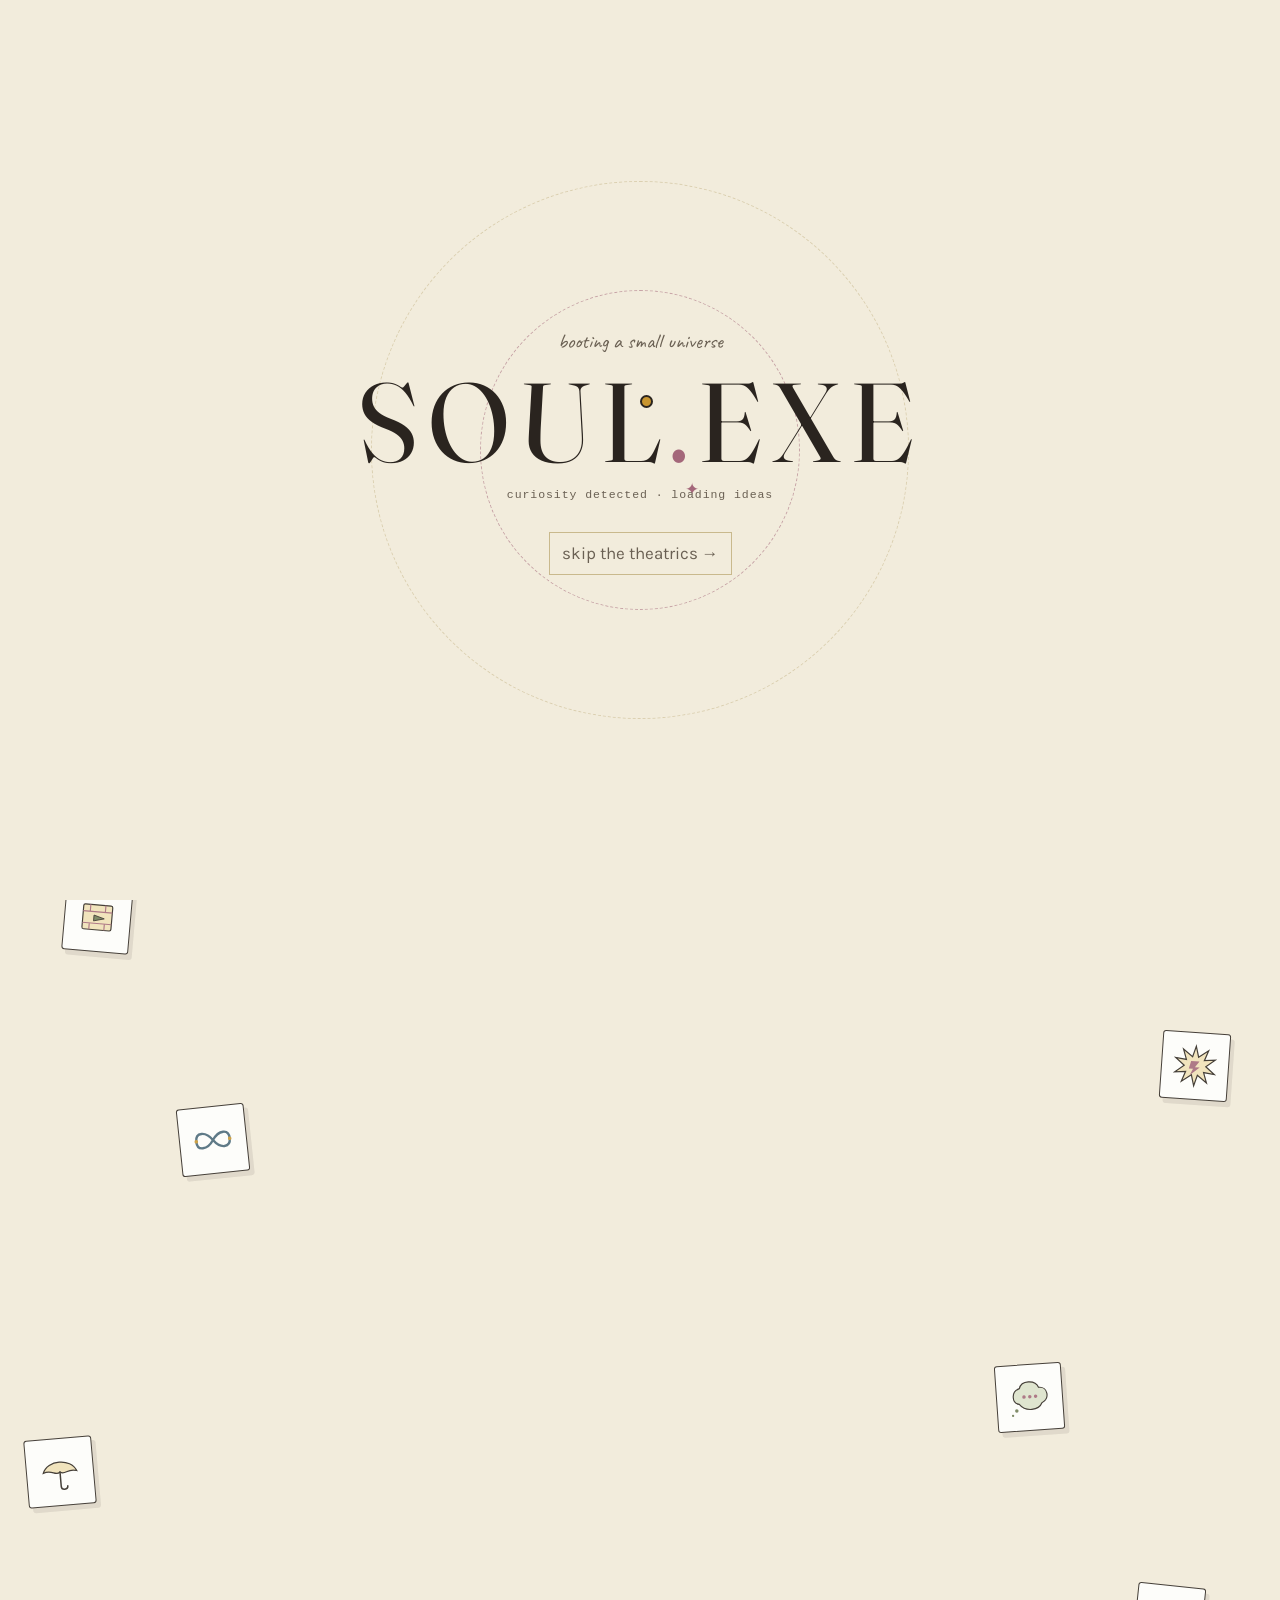
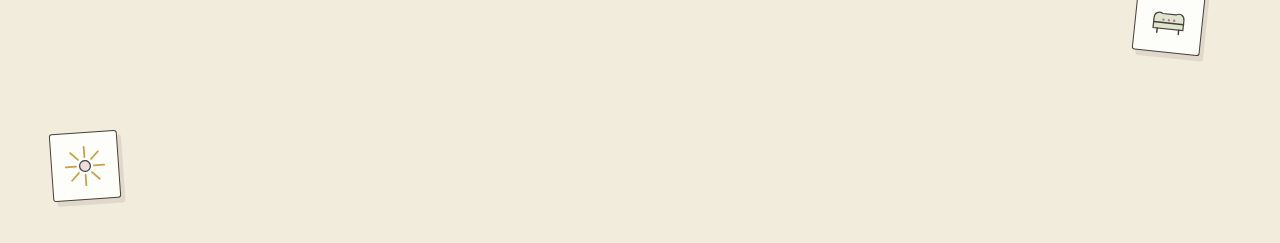
==== index.html @ 7e3d46fe "First commit" ====
<!DOCTYPE html>
<html lang="en">
<head>
<meta charset="UTF-8">
<meta name="viewport" content="width=device-width, initial-scale=1.0">
<title>Rikitoism — story worth telling</title>
<meta name="description" content="A constantly evolving collection of thoughts, drawings, experiments, memories, interests, unfinished ideas, and questionable decisions.">
<link rel="icon" href="data:image/svg+xml,%3Csvg xmlns='http://www.w3.org/2000/svg' viewBox='0 0 100 100'%3E%3Ccircle cx='50' cy='50' r='45' fill='%23c8952f'/%3E%3C/svg%3E">
<link rel="stylesheet" href="css/style.css">
</head>
<body>
<a class="skip-link" href="#main">Skip to content</a>

<header class="site-header">
  <a href="index.html" class="brand"><span class="dot"></span>Rikitoism <small>· story worth telling</small></a>
  <nav class="site-nav" aria-label="Main">
    <a href="index.html" class="active">home</a>
    <a href="me.html">me</a>
    <a href="journal.html">journal</a>
    <a href="memories.html">memories</a>
    <a href="influences.html">influences</a>
    <a href="creations.html">creations</a>
    <a href="archive.html">archive</a>
  </nav>
</header>
<main id="main" class="page">

  <div class="doodle-layer" aria-hidden="true">
    <div class="doodle-sticker doodle-telescope">
      <svg viewBox="0 0 80 80" role="img" aria-label="telescope doodle">
        <circle cx="61" cy="17" r="4" fill="var(--mustard)"/>
        <circle cx="16" cy="21" r="2.5" fill="var(--rose)"/>
        <path d="M19 28 L54 18 L60 34 L25 44 Z" fill="var(--denim-soft)" stroke="var(--ink)" stroke-width="2"/>
        <path d="M31 42 L25 65 M48 35 L57 65 M22 65 H62" fill="none" stroke="var(--ink)" stroke-width="2.5" stroke-linecap="round"/>
      </svg>
    </div>
    <div class="doodle-sticker doodle-atom">
      <svg viewBox="0 0 80 80" role="img" aria-label="atom doodle">
        <ellipse cx="40" cy="40" rx="30" ry="12" fill="none" stroke="var(--denim)" stroke-width="2" transform="rotate(28 40 40)"/>
        <ellipse cx="40" cy="40" rx="30" ry="12" fill="none" stroke="var(--rose)" stroke-width="2" transform="rotate(-28 40 40)"/>
        <circle cx="40" cy="40" r="7" fill="var(--mustard-soft)" stroke="var(--ink)" stroke-width="2"/>
        <circle cx="18" cy="26" r="3" fill="var(--mustard)"/><circle cx="62" cy="54" r="3" fill="var(--sage)"/>
      </svg>
    </div>
    <div class="doodle-sticker doodle-film">
      <svg viewBox="0 0 80 80" role="img" aria-label="animation film doodle">
        <rect x="15" y="17" width="50" height="43" rx="3" fill="var(--mustard-soft)" stroke="var(--ink)" stroke-width="2"/>
        <path d="M15 29 H65 M15 49 H65 M27 17 V29 M53 17 V29 M27 49 V60 M53 49 V60" fill="none" stroke="var(--rose)" stroke-width="2"/>
        <path d="M34 35 L52 40 L34 45 Z" fill="var(--sage)" stroke="var(--ink)" stroke-width="1.5"/>
      </svg>
    </div>
    <div class="doodle-sticker doodle-thought">
      <svg viewBox="0 0 80 80" role="img" aria-label="thought bubble doodle">
        <path d="M22 51 C9 48 9 28 24 24 C28 10 52 10 57 24 C73 23 76 45 61 51 C55 64 32 65 22 51 Z" fill="var(--sage-soft)" stroke="var(--ink)" stroke-width="2"/>
        <circle cx="31" cy="39" r="3" fill="var(--rose)"/><circle cx="41" cy="39" r="3" fill="var(--rose)"/><circle cx="51" cy="39" r="3" fill="var(--rose)"/>
        <circle cx="17" cy="62" r="3" fill="var(--sage)"/><circle cx="10" cy="70" r="2" fill="var(--sage)"/>
      </svg>
    </div>
    <div class="doodle-sticker doodle-brain">
      <svg viewBox="0 0 80 80" role="img" aria-label="psychology brain doodle">
        <path d="M39 20 C31 10 16 16 18 29 C7 31 10 48 21 49 C20 62 35 65 41 54 C48 65 64 59 59 48 C71 43 67 28 57 28 C57 17 46 14 39 20 Z" fill="var(--rose-soft)" stroke="var(--ink)" stroke-width="2"/>
        <path d="M39 21 V54 M29 25 C36 29 29 35 36 39 M50 24 C43 30 52 34 44 40 M23 43 C29 40 30 48 36 47 M53 44 C48 41 48 50 43 51" fill="none" stroke="var(--rose)" stroke-width="2" stroke-linecap="round"/>
      </svg>
    </div>
    <div class="doodle-sticker doodle-philosophy">
      <svg viewBox="0 0 80 80" role="img" aria-label="philosophy infinity doodle">
        <path d="M12 40 C12 24 29 24 40 40 C51 56 68 56 68 40 C68 24 51 24 40 40 C29 56 12 56 12 40 Z" fill="none" stroke="var(--denim)" stroke-width="4" stroke-linecap="round"/>
        <circle cx="12" cy="40" r="3" fill="var(--mustard)"/><circle cx="68" cy="40" r="3" fill="var(--mustard)"/>
      </svg>
    </div>
    <div class="doodle-sticker doodle-sheldon">
      <svg viewBox="0 0 80 80" role="img" aria-label="Sheldon energy comic burst doodle">
        <path d="M40 7 L45 25 L61 13 L55 30 L73 28 L58 40 L73 52 L55 50 L61 67 L45 55 L40 73 L35 55 L19 67 L25 50 L7 52 L22 40 L7 28 L25 30 L19 13 L35 25 Z" fill="var(--mustard-soft)" stroke="var(--ink)" stroke-width="2"/>
        <path d="M33 32 L47 32 L40 42 L48 42 L32 56 L37 45 L30 45 Z" fill="var(--rose)"/>
      </svg>
    </div>
    <div class="doodle-sticker doodle-himym">
      <svg viewBox="0 0 80 80" role="img" aria-label="yellow umbrella doodle">
        <path d="M12 40 C20 18 60 18 68 40 C53 34 48 47 40 40 C32 47 27 34 12 40 Z" fill="var(--mustard-soft)" stroke="var(--ink)" stroke-width="2"/>
        <path d="M40 40 V64 C40 71 51 71 51 64" fill="none" stroke="var(--ink)" stroke-width="2.5" stroke-linecap="round"/>
      </svg>
    </div>
    <div class="doodle-sticker doodle-friends">
      <svg viewBox="0 0 80 80" role="img" aria-label="friends sofa doodle">
        <path d="M15 40 C15 32 22 28 29 32 H51 C58 28 65 32 65 40 V57 H15 Z" fill="var(--sage-soft)" stroke="var(--ink)" stroke-width="2"/>
        <path d="M15 47 H65 M22 57 V64 M58 57 V64" fill="none" stroke="var(--ink)" stroke-width="2.5" stroke-linecap="round"/>
        <circle cx="31" cy="42" r="2" fill="var(--rose)"/><circle cx="40" cy="42" r="2" fill="var(--rose)"/><circle cx="49" cy="42" r="2" fill="var(--rose)"/>
      </svg>
    </div>
    <div class="doodle-sticker doodle-bigbang">
      <svg viewBox="0 0 80 80" role="img" aria-label="big bang starburst doodle">
        <circle cx="40" cy="40" r="9" fill="var(--rose-soft)" stroke="var(--ink)" stroke-width="2"/>
        <path d="M40 8 V25 M40 55 V72 M8 40 H25 M55 40 H72 M17 17 L29 29 M51 51 L63 63 M63 17 L51 29 M29 51 L17 63" stroke="var(--mustard)" stroke-width="3" stroke-linecap="round"/>
      </svg>
    </div>
  </div>

  <section class="hero">
    <div class="hero-copy">
      <p class="eyebrow-tag"></p>
      <h1 class="hero-title"></h1>
      <h1 class="hero-subtitle"></h1>
      <p class="hero-sub"></p>
      <ul class="compass"></ul>
      <a href="me.html" class="btn"></a>
    </div>

    <div class="hero-right">
      <div class="universe">
        <div class="universe-label label-top">PERSONAL UNIVERSE / 001</div>

        <div class="planetary-system">
          <div class="orbit orbit-outer"></div>
          <div class="orbit orbit-large">
            <a href="creations.html" class="orbit-object orbit-projects" aria-label="Creations" title="Creations">
              <span class="orbit-icon" aria-hidden="true">⌁</span>
            </a>
          </div>
          <div class="orbit orbit-medium">
            <a href="journal.html" class="orbit-object orbit-journal" aria-label="Journal" title="Journal">
              <span class="orbit-icon" aria-hidden="true">✎</span>
            </a>
          </div>
          <div class="orbit orbit-small">
            <a href="memories.html" class="orbit-object orbit-memories" aria-label="Memories" title="Memories">
              <span class="orbit-icon" aria-hidden="true">♡</span>
            </a>
          </div>
          <div class="orbit orbit-inner">
            <a href="influences.html" class="orbit-object orbit-lab" aria-label="Influences" title="Influences">
              <span class="orbit-icon" aria-hidden="true">⚛</span>
            </a>
          </div>

          <div class="planet-wrap">
            <div class="planet"></div>
            <div class="planet-ring"></div>
            <div class="planet-label">SOUL.EXE</div>
          </div>

        </div>

        <div class="universe-label label-bottom">curiosity detected</div>
      </div>
    </div>
  </section>

  <div class="ticker" aria-label="things this site revolves around">
    <div class="ticker-track">
      <div class="ticker-sequence">
        
      </div>
      <div class="ticker-sequence" aria-hidden="true">
        
      </div>
    </div>
  </div>


  <section class="block" data-home-tour>
    <p class="eyebrow-tag"></p>
    <h2></h2>
    <div class="grid"></div>
  </section>

  <hr class="divider">

  <section class="block" style="display:grid; grid-template-columns: 1fr 1fr; gap:24px;">
    <div class="sticky" data-home-note></div>
    <div class="sticky sage tilt-r" data-home-note></div>
  </section>

</main>

<footer class="site-footer">
  <span class="scribble">made with late nights &amp; questionable css</span>
  <span>© <span id="year"></span> · <a href="archive.html" class="egg-trigger" data-egg="you clicked the copyright symbol. bold move.">everything, archived</a></span>
</footer>

<aside class="soul-bot" aria-label="Soul's tiny internet assistant">
  <div class="soul-bot-panel" id="soul-bot-panel" hidden>
    <p class="soul-bot-message" id="soul-bot-message">wanna share some gossips?</p>
    <div class="soul-bot-links">
      <a href="https://www.instagram.com/" target="_blank" rel="noreferrer"><span class="social-icon social-instagram" aria-hidden="true">◎</span>instagram <span>↗</span></a>
      <a href="https://www.youtube.com/" target="_blank" rel="noreferrer"><span class="social-icon social-youtube" aria-hidden="true">▶</span>watch my creations <span>↗</span></a>
      <a href="https://www.linkedin.com/" target="_blank" rel="noreferrer"><span class="social-icon social-linkedin" aria-hidden="true">in</span>professional-ish <span>↗</span></a>
      <a href="https://discord.com/" target="_blank" rel="noreferrer"><span class="social-icon social-discord" aria-hidden="true">☁</span>discord corner <span>↗</span></a>
    </div>
  </div>
  <button class="soul-bot-toggle" type="button" aria-controls="soul-bot-panel" aria-expanded="false" aria-label="Open Soul's social links">
    <span class="bot-antenna"></span>
    <span class="bot-face" aria-hidden="true"><i></i><i></i><b></b></span>
    <span class="bot-spark">✦</span>
  </button>
</aside>

<script src="js/site-layout.js"></script>
<script src="js/home.js"></script>
<script src="js/script.js"></script>
</body>
</html>
---- css/style.css ----
/* =========================================================
   SOUL'S LITTLE CORNER OF THE INTERNET — stylesheet
   A warm, hand-kept, scrapbook-journal design system.
   ========================================================= */

@import url('https://fonts.googleapis.com/css2?family=Fraunces:ital,opsz,wght@0,9..144,300..700;1,9..144,400..600&family=Caveat:wght@500;600;700&family=Karla:ital,wght@400;500;600;700&display=swap');

:root{
  /* ---- palette ---- */
  --paper:      #f2ecdc;
  --paper-2:    #e9dfc4;
  --paper-3:    #ffffff;
  --ink:        #2a241f;
  --ink-soft:   #6a6053;
  --ink-faint:  #9c9382;
  --line:       #c9b98d;

  --sage:       #6e7c56;
  --sage-soft:  #dde3cd;
  --denim:      #47677a;
  --denim-soft: #d7e2e6;
  --mustard:    #c8952f;
  --mustard-soft:#f2e2b8;
  --rose:       #a4677a;
  --rose-soft:  #ecdae0;

  --shadow:     rgba(42, 36, 31, 0.18);
  --shadow-soft:rgba(42, 36, 31, 0.10);

  --radius-card: 3px;
  --font-display: 'Fraunces', Georgia, serif;
  --font-hand: 'Caveat', cursive;
  --font-body: 'Karla', -apple-system, sans-serif;
}

*, *::before, *::after{ box-sizing: border-box; }

html{ scroll-behavior: smooth; }

body{
  margin:0;
  min-height:100vh;
  display:flex;
  flex-direction:column;
  overflow-x:hidden;
  font-family: var(--font-body);
  background: var(--paper);
  color: var(--ink);
  line-height: 1.6;
  font-size: 17px;
  position:relative;
}
.home-page{
  isolation:isolate;
}
/* paper grain texture, subtle, over everything */
body::before{
  content:"";
  position: fixed;
  inset:0;
  pointer-events:none;
  z-index: 2000;
  opacity: 0.05;
  mix-blend-mode: multiply;
  background-image: url("data:image/svg+xml,%3Csvg xmlns='http://www.w3.org/2000/svg' width='120' height='120'%3E%3Cfilter id='n'%3E%3CfeTurbulence type='fractalNoise' baseFrequency='0.9' numOctaves='2' stitchTiles='stitch'/%3E%3C/filter%3E%3Crect width='100%25' height='100%25' filter='url(%23n)'/%3E%3C/svg%3E");
}

/* Home page entrance: a tiny creative boot sequence for the personal universe. */
.home-intro{
  position:fixed;
  inset:0;
  z-index:4000;
  display:grid;
  place-items:center;
  align-content:center;
  gap:8px;
  overflow:hidden;
  background:var(--paper);
  color:var(--ink);
  animation:home-intro-idle 1.7s ease-in-out forwards;
}
.home-intro::before,
.home-intro::after{
  content:"";
  position:absolute;
  width:42vmax;
  height:42vmax;
  border:1px dashed var(--line);
  border-radius:50%;
  opacity:.55;
  animation:intro-ring 8s linear infinite;
}
.home-intro::after{ width:25vmax; height:25vmax; border-color:var(--rose); animation-direction:reverse; }
.home-intro-orbit{ position:absolute; width:110px; height:110px; animation:intro-spin 3s linear infinite; }
.home-intro-orbit span{
  position:absolute; top:0; left:50%; width:13px; height:13px;
  border:2px solid var(--ink); border-radius:50%; background:var(--mustard);
}
.home-intro-orbit i{ position:absolute; right:-4px; bottom:2px; color:var(--rose); font-style:normal; }
.home-intro-kicker,
.home-intro-status{
  position:relative; z-index:1; margin:0; font-family:var(--font-hand); color:var(--ink-soft);
}
.home-intro-kicker{ font-size:1.3rem; animation:intro-text-in .7s ease both; }
.home-intro-title{
  position:relative; z-index:1; margin:0; font-family:var(--font-display);
  font-size:clamp(3rem,10vw,7rem); letter-spacing:.08em; line-height:1;
  animation:intro-title-in .9s cubic-bezier(.2,.8,.2,1) .15s both;
}
.home-intro-title span{ color:var(--rose); }.home-intro-title::before,
.home-intro-title::after{
  content:attr(data-text);
  position:absolute;
  inset:0;
  pointer-events:none;
  opacity:0;
}
.home-intro-title::before{ color:var(--rose); transform:translate(-4px,2px); }
.home-intro-title::after{ color:var(--denim); transform:translate(4px,-2px); }
.home-intro-log{
  position:relative;
  z-index:1;
  margin:2px 0 0;
  color:var(--rose);
  font-family:'Courier New',monospace;
  font-size:.62rem;
  letter-spacing:.08em;
  animation:intro-log-in .7s steps(2,end) .8s both;
}
.home-intro-sparks{ position:absolute; inset:0; pointer-events:none; }
.home-intro-sparks b{
  position:absolute;
  left:50%;
  top:50%;
  color:var(--mustard);
  font-family:var(--font-hand);
  font-size:clamp(1.5rem,4vw,3rem);
  opacity:0;
  animation:intro-spark-in .9s cubic-bezier(.2,1.4,.4,1) 1.05s both;
}
.home-intro-sparks b:nth-child(1){ --x:-26vw; --y:-16vh; color:var(--rose); }
.home-intro-sparks b:nth-child(2){ --x:28vw; --y:-12vh; animation-delay:1.12s; }
.home-intro-sparks b:nth-child(3){ --x:-31vw; --y:13vh; color:var(--denim); animation-delay:1.18s; }
.home-intro-sparks b:nth-child(4){ --x:30vw; --y:17vh; color:var(--rose); animation-delay:1.24s; }
.home-intro-sparks b:nth-child(5){ --x:-19vw; --y:27vh; animation-delay:1.3s; }
.home-intro-sparks b:nth-child(6){ --x:22vw; --y:28vh; color:var(--sage); animation-delay:1.36s; }
.home-intro-status{ font-family:'Courier New',monospace; font-size:.72rem; letter-spacing:.08em; animation:intro-text-in .7s ease .45s both; }
.home-intro-skip{
  position:relative; z-index:1; margin-top:20px; padding:7px 12px;
  border:1px solid var(--line); background:transparent; color:var(--ink-soft);
  font:inherit; cursor:pointer; animation:intro-text-in .7s ease .65s both;
}
.home-intro-skip:hover{ color:var(--rose); border-color:var(--rose); }
.home-intro.is-done{
  animation:home-intro-exit .8s cubic-bezier(.7,0,.2,1) forwards;
  pointer-events:none;
}
.home-intro.is-done::before{ animation:intro-ring-pop .8s ease-in forwards; }
.home-intro.is-done::after{ animation:intro-ring-pop .65s ease-in .05s forwards reverse; }
.home-intro.is-done .home-intro-orbit{ animation:intro-orbit-pop .7s cubic-bezier(.2,1.4,.4,1) forwards; }
.home-intro.is-done .home-intro-kicker,
.home-intro.is-done .home-intro-status,
.home-intro.is-done .home-intro-skip{ animation:intro-word-flicker .35s ease-in forwards; }
.home-intro.is-done .home-intro-title{ animation:intro-title-exit .65s cubic-bezier(.7,0,.2,1) forwards; }
.home-intro.is-done .home-intro-sparks b{ animation:intro-spark-out .55s ease-in forwards; }
.home-intro.is-done .home-intro-log{ animation:intro-word-flicker .3s ease-in forwards; }
@keyframes intro-ring{ to{ transform:rotate(360deg); } }
@keyframes intro-spin{ to{ transform:rotate(360deg); } }
@keyframes intro-text-in{ from{ opacity:0; transform:translateY(12px); } to{ opacity:1; transform:none; } }
@keyframes intro-title-in{ from{ opacity:0; transform:scale(.75) rotate(-4deg); letter-spacing:.28em; } to{ opacity:1; transform:none; } }
@keyframes intro-log-in{ from{ opacity:0; letter-spacing:.4em; } to{ opacity:.8; letter-spacing:.08em; } }
@keyframes intro-spark-in{ from{ opacity:0; transform:translate(-50%,-50%) scale(.2) rotate(-45deg); } 55%{ opacity:1; } to{ opacity:.75; transform:translate(calc(-50% + var(--x)),calc(-50% + var(--y))) scale(1) rotate(15deg); } }
@keyframes home-intro-idle{ 0%,100%{ transform:rotate(0deg); } 50%{ transform:rotate(-.35deg); } }
@keyframes home-intro-exit{ 0%{ opacity:1; transform:scale(1); } 45%{ opacity:1; transform:scale(1.03) rotate(1.5deg); } 100%{ opacity:0; visibility:hidden; transform:scale(1.18) rotate(-7deg); } }
@keyframes intro-ring-pop{ to{ opacity:0; transform:scale(1.7) rotate(80deg); } }
@keyframes intro-orbit-pop{ to{ opacity:0; transform:scale(2.4) rotate(150deg); } }
@keyframes intro-title-exit{ 0%{ opacity:1; transform:scale(1); } 55%{ opacity:1; transform:scale(1.08) rotate(2deg); } 100%{ opacity:0; transform:scale(.35) rotate(-12deg) translateY(18px); } }
@keyframes intro-word-flicker{ 0%{ opacity:1; } 35%{ opacity:.35; } 100%{ opacity:0; transform:translateY(-10px) rotate(2deg); } }
@keyframes intro-spark-out{ to{ opacity:0; transform:translate(0,0) scale(2) rotate(90deg); } }

.home-page .home-reveal{
  opacity:0;
  transform:translateY(24px);
  transition:opacity .7s ease var(--reveal-delay, 0ms), transform .7s cubic-bezier(.2,.8,.2,1) var(--reveal-delay, 0ms);
}
.home-page .home-reveal.is-revealed{ opacity:1; transform:none; }
.home-page:not(.home-ready) > .site-header,
.home-page:not(.home-ready) > main,
.home-page:not(.home-ready) > .site-footer,
.home-page:not(.home-ready) > .soul-bot{ opacity:0; }
.home-page.home-ready > .site-header{ animation:page-drop-in .75s cubic-bezier(.2,1.25,.35,1) both; }
.home-page.home-ready > main{ animation:page-unfold-in .9s cubic-bezier(.2,.85,.25,1) .08s both; }
.home-page.home-ready > .site-footer{ animation:page-fade-in .6s ease .35s both; }
.home-page.home-ready > .soul-bot{ animation:bot-bounce-in .8s cubic-bezier(.2,1.4,.4,1) .45s both; }
@keyframes page-drop-in{ from{ opacity:0; transform:translateY(-22px) rotate(-1deg); } 70%{ transform:translateY(3px) rotate(.25deg); } to{ opacity:1; transform:none; } }
@keyframes page-unfold-in{ from{ opacity:0; transform:perspective(900px) rotateX(-4deg) translateY(24px) scale(.985); } 70%{ transform:perspective(900px) rotateX(1deg) translateY(-2px) scale(1.002); } to{ opacity:1; transform:none; } }
@keyframes page-fade-in{ from{ opacity:0; transform:translateY(16px); } to{ opacity:1; transform:none; } }
@keyframes bot-bounce-in{ 0%{ opacity:0; transform:translateY(28px) rotate(14deg) scale(.6); } 65%{ opacity:1; transform:translateY(-8px) rotate(-5deg) scale(1.08); } 100%{ opacity:1; transform:none; } }
.home-page .sticky{
  transition:transform .3s ease, box-shadow .3s ease;
  animation:note-breathe 5s ease-in-out infinite;
}
.home-page .sticky:nth-child(2){ animation-delay:-2.1s; }
.home-page .sticky:hover,
.home-page .sticky:focus-within{
  transform:translateY(-8px) rotate(-1deg) scale(1.025);
  box-shadow:7px 10px 14px var(--shadow);
}
@keyframes note-breathe{ 0%,100%{ margin-top:0; } 50%{ margin-top:-4px; } }

/* Home-only micro-motions: a little life, a little chaos, no new visual language. */
.home-page .site-header .brand{ transition:transform .25s cubic-bezier(.2,1.4,.4,1); }
.home-page .site-header .brand:hover{ transform:rotate(-1deg) translateY(-2px); }
.home-page .site-header .brand:hover .dot{ animation:home-dot-boing .55s cubic-bezier(.2,1.6,.4,1); }
.home-page .hero-copy > *{ animation:home-copy-pop .65s cubic-bezier(.2,1.25,.35,1) both; }
.home-page .hero-copy > *:nth-child(1){ animation-delay:.18s; }
.home-page .hero-copy > *:nth-child(2){ animation-delay:.25s; }
.home-page .hero-copy > *:nth-child(3){ animation-delay:.32s; }
.home-page .hero-copy > *:nth-child(4){ animation-delay:.39s; }
.home-page .hero-copy > *:nth-child(5){ animation-delay:.46s; }
.home-page .hero-copy > *:nth-child(6){ animation-delay:.53s; }
.home-page .hero-copy .eyebrow-tag:hover{ animation:home-eyebrow-wiggle .6s ease both; }
.home-page .compass li{ transition:transform .2s ease, color .2s ease; }
.home-page .compass li:hover{ color:var(--ink); transform:translateX(5px) rotate(-1deg); }
.home-page .compass li:hover .compass-icon{ animation:home-icon-hop .45s cubic-bezier(.2,1.6,.4,1); }
.home-page .ticker:hover .ticker-track{ animation-play-state:paused; }
.home-page .ticker:hover{ background:var(--mustard-soft); transition:background-color .25s ease; }
.home-page [data-home-tour] .grid > a{
  display:block; transition:transform .25s cubic-bezier(.2,1.3,.4,1);
}
.home-page [data-home-tour] .grid > a:hover{ transform:translateY(-6px) rotate(.6deg); }
.home-page [data-home-tour] .card{
  position:relative; min-height:100%;
  transition:transform .28s cubic-bezier(.2,1.3,.4,1), box-shadow .28s ease, background-color .2s ease;
}
.home-page [data-home-tour] .card::after{
  content:"↗"; position:absolute; right:14px; bottom:10px; color:var(--mustard);
  font-family:var(--font-hand); font-size:1.4rem; opacity:0;
  transform:translate(-5px,5px) rotate(-18deg);
  transition:opacity .2s ease, transform .25s cubic-bezier(.2,1.5,.4,1);
}
.home-page [data-home-tour] .grid > a:hover .card::after{ opacity:1; transform:translate(0,0) rotate(8deg); }
.home-page [data-home-tour] .grid > a:nth-child(3n) .card::after{ content:"✦"; }
.home-page [data-home-tour] .grid > a:nth-child(3n):hover .card{ animation:home-card-nudge .5s ease both; }
.home-page .divider{ transition:transform .4s ease, opacity .4s ease; }
.home-page .divider:hover{ transform:rotate(1deg) scaleX(1.02); opacity:.75; }
.home-page .doodle-sticker{ transition:transform .3s cubic-bezier(.2,1.4,.4,1), filter .3s ease; }
.home-page .doodle-sticker:hover{ filter:saturate(1.25); animation:home-sticker-peek .7s cubic-bezier(.2,1.4,.4,1) both; }
@keyframes home-dot-boing{ 0%,100%{ transform:translateY(-2px) scale(1); } 45%{ transform:translateY(-7px) scale(1.45); } }
@keyframes home-copy-pop{ from{ opacity:0; transform:translateY(12px) rotate(-1deg); } to{ opacity:1; transform:none; } }
@keyframes home-eyebrow-wiggle{ 20%{ transform:rotate(-6deg) translateX(-2px); } 55%{ transform:rotate(4deg) translateX(2px); } 100%{ transform:rotate(-2deg); } }
@keyframes home-icon-hop{ 50%{ transform:translateY(-5px) rotate(12deg) scale(1.12); } }
@keyframes home-card-nudge{ 25%{ transform:translateX(2px) rotate(-1deg); } 55%{ transform:translateX(-2px) rotate(1deg); } }
@keyframes home-sticker-peek{ 0%,100%{ transform:translateX(0) rotate(0deg) scale(1); } 45%{ transform:translateX(9px) rotate(8deg) scale(1.08); } }

/* Me page motion: the same gentle scrapbook energy, applied to content-sized pieces. */
.me-page .me-reveal{
  opacity:0;
  transform:translateY(24px);
  transition:opacity .65s ease var(--me-reveal-delay, 0ms), transform .65s cubic-bezier(.2,.8,.2,1) var(--me-reveal-delay, 0ms);
  will-change:opacity, transform;
}
.me-page .me-reveal.is-revealed{ opacity:1; transform:none; }
.me-page.me-ready > .site-header{ animation:page-drop-in .7s cubic-bezier(.2,1.25,.35,1) both; }
.me-page.me-ready > main{
  animation:me-page-unfold .72s cubic-bezier(.22,.8,.25,1) both;
  will-change:transform;
}
.me-page.me-ready > .site-footer{ animation:page-fade-in .7s ease .25s both; }
@keyframes me-page-unfold{
  from{ transform:perspective(1100px) rotateX(-2deg) translateY(12px) scale(.995); }
  70%{ transform:perspective(1100px) rotateX(.4deg) translateY(-1px) scale(1.001); }
  to{ transform:none; }
}
.me-page .me-intro{
  display:block;
}
.me-page .me-intro-copy{
  min-width:0;
}
.me-page [data-me-intro] .eyebrow-tag,
.me-page [data-me-intro] h1{
  display:block;
}
.me-page .stat-row{
  transition:transform .25s ease;
}
.me-page .stat-row:hover,
.me-page .stat-row:focus-within{ transform:translateX(6px); }
.me-page .stat-track{ position:relative; }
.me-page .stat-track::after{
  content:"";
  position:absolute;
  inset:2px auto 2px 0;
  width:18px;
  border-radius:4px;
  background:rgba(255,255,255,.28);
  transform:translateX(-30px);
  transition:transform .55s ease;
  pointer-events:none;
}
.me-page .stat-row:hover .stat-track::after{ transform:translateX(calc(100% + 30px)); }
.me-page.me-ready .stat-fill{
  transform-origin:left;
  animation:me-stat-fill .9s cubic-bezier(.2,.8,.2,1) both;
  animation-delay:calc(var(--stat-index, 0) * 90ms + 180ms);
}
.me-page [data-me-facts] #fact-display{
  min-height:1.6em;
  transition:color .2s ease, transform .2s ease;
}
.me-page [data-me-facts] #fact-display.fact-arriving{
  animation:me-fact-arrive .45s cubic-bezier(.2,1.3,.4,1) both;
}
.me-page [data-me-facts] .btn-outline{
  transition:transform .25s cubic-bezier(.2,1.3,.4,1), background-color .2s ease, color .2s ease;
}
.me-page [data-me-facts] .btn-outline:hover{ transform:translateY(-4px) rotate(-1deg); }
.me-page .fact-columns > div{
  transition:transform .3s cubic-bezier(.2,1.3,.4,1);
}
.me-page .fact-columns > div:hover{ transform:translateY(-4px); }
.me-page .fact-columns li{
  transition:padding-left .2s ease, color .2s ease, background-color .2s ease;
}
.me-page .fact-columns li:hover{
  padding-left:8px;
  color:var(--rose);
  background:linear-gradient(90deg, var(--mustard-soft), transparent);
}
.memory-recollections > div{
  transition:transform .3s cubic-bezier(.2,1.3,.4,1);
}
.memory-recollections > div:hover{ transform:translateY(-4px); }
.memory-recollections li{
  transition:padding-left .2s ease, color .2s ease, background-color .2s ease;
}
.memory-recollections li:hover{
  padding-left:8px;
  color:var(--rose);
  background:linear-gradient(90deg, var(--mustard-soft), transparent);
}
@keyframes me-stat-fill{ from{ transform:scaleX(0); } to{ transform:scaleX(1); } }
@keyframes me-fact-arrive{
  from{ opacity:0; transform:translateY(8px) rotate(-1deg); color:var(--rose); }
  to{ opacity:1; transform:none; color:var(--ink); }
}

@media (prefers-reduced-motion:reduce){
  .home-intro,
  .home-intro.is-done,
  .home-page.home-ready > .site-header,
  .home-page.home-ready > main,
  .home-page.home-ready > .site-footer,
  .home-page.home-ready > .soul-bot{ animation:none; }
  .home-page:not(.home-ready) > .site-header,
  .home-page:not(.home-ready) > main,
  .home-page:not(.home-ready) > .site-footer,
  .home-page:not(.home-ready) > .soul-bot{ opacity:1; }
  .me-page .me-reveal{ opacity:1; transform:none; transition:none; }
  .me-page.me-ready > .site-header,
  .me-page.me-ready > main,
  .me-page.me-ready > .site-footer,
  .me-page.me-ready .stat-fill,
  .me-page [data-me-facts] #fact-display.fact-arriving{ animation:none; }
}

a{ color: inherit; }

img{ max-width:100%; display:block; }

.visually-hidden{
  position:absolute; width:1px; height:1px; overflow:hidden;
  clip: rect(0 0 0 0); white-space:nowrap;
}

/* skip link for keyboard users */
.skip-link{
  position:absolute; left:-999px; top:0; background:var(--ink); color:var(--paper);
  padding: 0.6em 1em; z-index: 3000; border-radius: 0 0 6px 0;
}
.skip-link:focus{ left:0; }

:focus-visible{
  outline: 3px solid var(--denim);
  outline-offset: 3px;
}

@media (prefers-reduced-motion: reduce){
  *{ animation-duration: 0.001ms !important; animation-iteration-count: 1 !important; transition-duration: 0.001ms !important; scroll-behavior: auto !important; }
}

/* ---------------------------------------------------------
   layout shell
   --------------------------------------------------------- */
.page{
  max-width: 1120px;
  width:100%;
  flex:1;
  margin: 0 auto;
  padding: 0 24px 100px;
}

.page-wide{ max-width: 1180px; }

/* ---------------------------------------------------------
   header / nav — a little hand-drawn tab strip
   --------------------------------------------------------- */
.site-header{
  width:100%;
  max-width: 1120px;
  margin: 0 auto;
  padding: 34px 24px 18px;
  display:flex;
  align-items:flex-end;
  justify-content: space-between;
  gap: 20px;
  flex-wrap: wrap;
  border-bottom: 2px solid var(--ink);
}
.page-wide + .site-header,
.site-header.wide{ max-width: 1180px; }

.brand{
  font-family: var(--font-display);
  font-weight: 600;
  font-size: 2rem;
  text-decoration:none;
  letter-spacing: -0.01em;
  position:relative;
  display:inline-flex;
  align-items:baseline;
  gap:10px;
}
.brand .dot{
  width:10px; height:10px; border-radius:50%;
  background: var(--mustard);
  display:inline-block;
  transform: translateY(-2px);
}
.brand small{
  font-family: var(--font-hand);
  font-size: 1rem;
  color: var(--ink-soft);
  font-weight: 500;
}

.site-nav{
  display:flex;
  flex-wrap:wrap;
  gap: 4px 2px;
}
.site-nav a{
  font-family: var(--font-body);
  font-weight: 600;
  font-size: 0.86rem;
  text-decoration:none;
  color: var(--ink-soft);
  padding: 7px 12px;
  border-radius: 3px 3px 0 0;
  border: 1.5px solid transparent;
  position: relative;
  top: 2px;
  transition:color .2s ease, transform .2s ease, background-color .2s ease;
  will-change:transform;
}
.site-nav a:hover{ color: var(--ink); transform:translateY(-3px) rotate(-1deg); background:var(--mustard-soft); }
.site-nav a.active{
  color: var(--ink);
  background: var(--paper);
  border: 1.5px solid var(--ink);
  border-bottom-color: var(--paper);
}
.site-nav a.active::after{
  content:"";
  position:absolute;
  left:10px;
  right:10px;
  bottom:-5px;
  height:3px;
  border-radius:50%;
  background:var(--rose);
  transform:rotate(-2deg) scaleX(.35);
  transform-origin:left;
  transition:transform .3s cubic-bezier(.2,1.4,.4,1);
}
.site-nav a.active:hover::after{ transform:rotate(2deg) scaleX(1); }

/* ---------------------------------------------------------
   footer
   --------------------------------------------------------- */
.site-footer{
  width:100%;
  max-width:1120px;
  margin: 60px auto 0;
  padding: 22px 24px 40px;
  border-top: 2px dashed var(--line);
  display:flex;
  justify-content: space-between;
  align-items:center;
  flex-wrap:wrap;
  gap: 12px;
  font-size: 0.88rem;
  color: var(--ink-soft);
}
.site-footer .scribble{
  font-family: var(--font-hand);
  font-size: 1.15rem;
  color: var(--ink-soft);
}

/* ---------------------------------------------------------
   typography helpers
   --------------------------------------------------------- */
.hand{ font-family: var(--font-hand); }

h1,h2,h3,h4{
  font-family: var(--font-display);
  font-weight: 600;
  line-height: 1.12;
  margin: 0 0 0.5em;
  color: var(--ink);
}
h1{ font-size: clamp(2.4rem, 5vw, 3.6rem); font-weight: 500; }
h2{ font-size: clamp(1.7rem, 3vw, 2.3rem); }
h3{ font-size: 1.35rem; }

p{ margin: 0 0 1em; max-width: 66ch; }
.lede{ font-size: 1.15rem; color: var(--ink-soft); max-width: 56ch; }

.underline-squiggle{
  position:relative;
  display:inline-block;
}
.underline-squiggle::after{
  content:"";
  position:absolute;
  left:-2%; right:-2%; bottom:-0.12em;
  height: 0.35em;
  background-repeat: repeat-x;
  background-size: 22px 10px;
  background-position: 0 bottom;
  background-image: url("data:image/svg+xml,%3Csvg xmlns='http://www.w3.org/2000/svg' width='22' height='10'%3E%3Cpath d='M0 6 Q 5 1 11 6 T 22 6' stroke='%23c8952f' stroke-width='2.4' fill='none' stroke-linecap='round'/%3E%3C/svg%3E");
  z-index:-1;
}

.eyebrow-tag{
  display:inline-block;
  font-family: var(--font-hand);
  font-size: 1.15rem;
  color: var(--rose);
  transform: rotate(-2deg);
  margin-bottom: 6px;
}

.tag-list{ list-style:none; padding:0; margin:0; display:flex; flex-wrap:wrap; gap:8px; }
.tag-list li{
  font-size: 0.82rem;
  font-weight: 600;
  border: 1.5px solid var(--ink);
  padding: 3px 10px;
  border-radius: 20px;
  background: var(--paper-3);
}

/* ---------------------------------------------------------
   hero (home)
   --------------------------------------------------------- */
.hero{
  padding: 56px 0 40px;
  display:grid;
  grid-template-columns: 1.08fr 1fr;
  gap: 72px;
  align-items:center;
}
@media (max-width: 720px){ .hero{ grid-template-columns: 1fr; } }

.hero-title{
  font-size: clamp(2.6rem, 6vw, 4.4rem);
  margin-bottom: 0.28em;
}
.hero-title em{
  font-style: italic;
  color: var(--sage);
}
.hero-subtitle {
  font-size: clamp(1rem, 2vw, 3.5rem);
  font-style: italic;
  margin-bottom: 0.18em;
  color: var(--sage);

}
.hero-sub{
  font-size: 1.15rem;
  color: var(--ink-soft);
  max-width: 46ch;
}

.compass{
  list-style:none;
  margin: 25px 0 0;
  padding:0;
  display:grid;
  grid-template-columns:repeat(2,minmax(130px,1fr));
  gap:8px 12px;
  max-width:360px;
  font-family:var(--font-hand);
  font-size:1.18rem;
}
.compass li{
  display:flex;
  align-items:center;
  gap:8px;
  min-height:36px;
  color:var(--ink-soft);
}
.compass-icon{
  display:grid;
  width:29px;
  height:29px;
  flex:0 0 29px;
  place-items:center;
  border:1px solid var(--line);
  border-radius:50%;
  background:rgba(255,255,255,.42);
  color:var(--denim);
  font-family:var(--font-body);
  font-size:1rem;
  line-height:1;
}
.compass li:nth-child(2) .compass-icon{ color:var(--rose); }
.compass li:nth-child(3) .compass-icon{ color:var(--sage); }
.compass li:nth-child(4) .compass-icon{ color:var(--mustard); }
@media (max-width:420px){ .compass{ grid-template-columns:1fr; max-width:220px; } }

.btn{
  display:inline-flex;
  align-items:center;
  gap:8px;
  font-family: var(--font-body);
  font-weight:700;
  text-decoration:none;
  color: var(--paper);
  background: var(--ink);
  padding: 13px 22px;
  border-radius: 3px;
  border: 2px solid var(--ink);
  margin-top: 28px;
  transition: transform 0.15s ease;
}
.btn:hover{ transform: translate(-2px,-2px); box-shadow: 4px 4px 0 var(--ink); }
.btn.btn-outline{
  color: var(--ink);
  background: transparent;
}

/* the little postcard/passport in the hero */
.hero-card{
  background: var(--paper-3);
  border: 2px solid var(--ink);
  border-radius: 3px;
  padding: 22px 22px 18px;
  transform: rotate(2.2deg);
  box-shadow: 7px 7px 0 var(--shadow);
  font-size: 0.92rem;
}
.hero-card .stamp{
  float:right;
  width: 58px; height:58px;
  border: 2px dashed var(--rose);
  border-radius: 50%;
  display:flex; align-items:center; justify-content:center;
  font-family: var(--font-hand);
  color: var(--rose);
  font-size: 0.75rem;
  text-align:center;
  transform: rotate(8deg);
}
.hero-card dl{ margin: 6px 0 0; }
.hero-card dt{ font-weight:700; font-size:0.72rem; text-transform: none; color: var(--ink-faint); margin-top:10px; }
.hero-card dd{ margin:0; font-family: var(--font-hand); font-size:1.2rem; }

/* ---------------------------------------------------------
   sticky note
   --------------------------------------------------------- */
.sticky{
  background: var(--mustard-soft);
  padding: 18px 18px 16px;
  border-radius: 2px;
  box-shadow: 3px 4px 8px var(--shadow-soft);
  font-family: var(--font-hand);
  font-size: 1.25rem;
  line-height:1.3;
  position: relative;
  transform: rotate(-2deg);
}
.sticky::before{
  content:"";
  position:absolute;
  top:-10px; left: 50%;
  width: 46px; height:18px;
  margin-left:-23px;
  background: rgba(255,255,255,0.55);
  border: 1px solid rgba(0,0,0,0.05);
  transform: rotate(-3deg);
}
.sticky.sage{ background: var(--sage-soft); }
.sticky.denim{ background: var(--denim-soft); }
.sticky.rose{ background: var(--rose-soft); }
.sticky.tilt-r{ transform: rotate(2deg); }
.song-notes{ display:grid; grid-template-columns:1fr 1fr; gap:24px; max-width:760px; margin-top:22px; }
.song-notes .sticky{ display:flex; align-items:center; gap:12px; }
.song-notes .sticky > img{
  width:64px;
  height:64px;
  flex:0 0 64px;
  object-fit:cover;
  padding:3px;
  border:2px solid var(--ink);
  background:var(--paper-3);
  box-shadow:3px 3px 0 var(--shadow-soft);
  transform:rotate(-3deg);
}
.song-notes .sticky.denim > img{ border-color:var(--denim); }
.song-notes .sticky.rose > img{ border-color:var(--rose); }
.song-note-content{ display:flex; flex-direction:column; gap:6px; }
.song-notes strong{ font-family:var(--font-display); font-size:1.08rem; }
.song-notes span{ color:var(--ink-soft); }
.image-card-grid{ display:grid; grid-template-columns:repeat(auto-fit,minmax(210px,1fr)); gap:24px; margin-top:22px; justify-items:center; }
#playlist-list{ justify-content:start; justify-items:start; }
.influence-image-card{ width:min(100%, 200px); margin:0; padding:10px 10px 14px; background:#fff; border:1px solid #e6e0cf; box-shadow:5px 6px 14px var(--shadow-soft); }
.influence-image-card img{
  display:block;
  width:min(100%, 180px);
  height:auto;
  aspect-ratio:1;
  object-fit:cover;
  border:1px solid var(--line);
  margin:0 auto;
}
.influence-image-card figcaption{ width:180px; margin:0 auto; padding:0; }
.influence-image-card figcaption span{ display:block; margin-top:10px; color:var(--rose); font-family:var(--font-hand); font-size:1.05rem; }
.influence-image-card figcaption strong{ display:block; margin-top:3px; font-family:var(--font-display); font-size:1.08rem; }
.influence-image-card figcaption small{ display:block; margin-top:4px; color:var(--ink-soft); font-size:.88rem; line-height:1.35; }
.influence-image-card.r1{ transform:rotate(-2deg); }
.influence-image-card.r2{ transform:rotate(1.5deg); }
.influence-image-card.r3{ transform:rotate(-.8deg); }
.influences-page .influence-reveal{
  opacity:0;
  transform:translateY(24px);
  transition:opacity .7s ease var(--influence-reveal-delay, 0ms), transform .7s cubic-bezier(.2,.8,.2,1) var(--influence-reveal-delay, 0ms);
  will-change:opacity, transform;
}
.influences-page .influence-reveal.is-revealed{
  opacity:1;
  transform:none;
}
.influences-page #playlist-list,
.influences-page #shaped-list,
.influences-page #song-list{
  perspective:900px;
}
.influences-page #playlist-list > .influence-image-card,
.influences-page #shaped-list > .influence-image-card,
.influences-page #song-list > .sticky{
  opacity:0;
  animation:influence-card-arrive .6s cubic-bezier(.2,.8,.2,1) forwards;
  animation-delay:calc(var(--influence-card-index, 0) * 85ms + 180ms);
}
.influences-page #playlist-list > :nth-child(1),
.influences-page #shaped-list > :nth-child(1),
.influences-page #song-list > :nth-child(1){ --influence-card-index:0; }
.influences-page #playlist-list > :nth-child(2),
.influences-page #shaped-list > :nth-child(2),
.influences-page #song-list > :nth-child(2){ --influence-card-index:1; }
.influences-page #playlist-list > :nth-child(3),
.influences-page #shaped-list > :nth-child(3),
.influences-page #song-list > :nth-child(3){ --influence-card-index:2; }
.influences-page #playlist-list > :nth-child(4),
.influences-page #shaped-list > :nth-child(4),
.influences-page #song-list > :nth-child(4){ --influence-card-index:3; }
.influences-page #playlist-list > :nth-child(5),
.influences-page #shaped-list > :nth-child(5){ --influence-card-index:4; }
.influences-page #playlist-list > :nth-child(6),
.influences-page #shaped-list > :nth-child(6){ --influence-card-index:5; }
.influences-page .influence-image-card{
  transition:transform .35s cubic-bezier(.2,1.2,.35,1), box-shadow .35s ease;
}
.influences-page .influence-image-card:hover{
  transform:rotate(0) translateY(-8px) scale(1.04);
  box-shadow:9px 12px 18px var(--shadow);
}
.influences-page .influence-image-card img{
  transition:transform .45s ease, filter .35s ease;
}
.influences-page .influence-image-card:hover img{
  transform:scale(1.06);
  filter:saturate(1.12);
}
.influences-page .influence-image-card figcaption strong,
.influences-page .influence-image-card figcaption small{
  transition:color .25s ease, transform .25s ease;
}
.influences-page .influence-image-card:hover figcaption strong{
  color:var(--rose);
  transform:translateX(3px);
}
.influences-page .song-notes .sticky{
  transition:transform .35s cubic-bezier(.2,1.2,.35,1), box-shadow .35s ease, filter .35s ease;
}
.influences-page .song-notes .sticky:hover{
  transform:rotate(0) translateY(-7px) scale(1.025);
  box-shadow:8px 10px 16px var(--shadow-soft);
  filter:saturate(1.08);
}
.influences-page .song-notes .sticky:hover > img{
  transform:rotate(0) scale(1.06);
}
@keyframes influence-card-arrive{
  from{ opacity:0; transform:translateY(18px) rotateX(4deg); }
  to{ opacity:1; transform:none; }
}
@media (prefers-reduced-motion:reduce){
  .influences-page .influence-reveal{
    opacity:1;
    transform:none;
    transition:none;
  }
  .influences-page #playlist-list > .influence-image-card,
  .influences-page #shaped-list > .influence-image-card,
  .influences-page #song-list > .sticky{
    opacity:1;
    animation:none;
  }
}
@media (max-width:620px){
  .song-notes{ grid-template-columns:1fr; }
  .song-notes .sticky > img{ width:56px; height:56px; flex-basis:56px; }
  .influence-image-card img{ width:min(100%, 160px); }
}

/* ---------------------------------------------------------
   sections
   --------------------------------------------------------- */
section.block{ margin: 64px 0; }
section.block > h2{ margin-bottom: 6px; }
.block-intro{ color: var(--ink-soft); margin-bottom: 30px; }

.divider{
  border:none;
  height: 2px;
  background-image: repeating-linear-gradient(to right, var(--line) 0 10px, transparent 10px 16px);
  margin: 50px 0;
}

/* ---------------------------------------------------------
   cards grid (interests / projects / journal)
   --------------------------------------------------------- */
.grid{
  display:grid;
  grid-template-columns: repeat(auto-fill, minmax(230px, 1fr));
  gap: 20px;
}

.card{
  background: var(--paper-3);
  border: 1.5px solid var(--ink);
  border-radius: var(--radius-card);
  padding: 20px;
  box-shadow: 4px 4px 0 var(--shadow-soft);
  transition: transform 0.15s ease, box-shadow 0.15s ease;
}
.card:hover{ transform: translate(-3px,-3px); box-shadow: 7px 7px 0 var(--shadow); }
.card h3{ margin-bottom: 6px; }
.card .card-meta{ font-family: var(--font-hand); color: var(--rose); font-size:1.05rem; margin-bottom:8px; display:block; }
.card p{ color: var(--ink-soft); font-size: 0.95rem; margin-bottom: 0.6em; }
.card:nth-child(3n+1){ transform: rotate(-0.6deg); }
.card:nth-child(3n+2){ transform: rotate(0.5deg); }
.card:nth-child(3n+1):hover, .card:nth-child(3n+2):hover{ transform: translate(-3px,-3px) rotate(0deg); }

/* ---------------------------------------------------------
   polaroid
   --------------------------------------------------------- */
.polaroid{
  background: #fff;
  padding: 10px 10px 34px;
  box-shadow: 5px 6px 14px var(--shadow-soft);
  border: 1px solid #e6e0cf;
  width: 100%;
}
.polaroid .frame{
  aspect-ratio: 4/3;
  background: linear-gradient(135deg, var(--sage-soft), var(--denim-soft));
  display:flex; align-items:center; justify-content:center;
  font-size: 2.4rem;
}
.polaroid .frame img{ width:100%; height:100%; object-fit:cover; }
.polaroid figcaption{
  font-family: var(--font-hand);
  font-size: 1.15rem;
  text-align:center;
  margin-top: 10px;
  color: var(--ink-soft);
}
.polaroid.r1{ transform: rotate(-2.5deg); }
.polaroid.r2{ transform: rotate(2deg); }
.polaroid.r3{ transform: rotate(-1deg); }
.memory-moments .memory-grid{
  perspective:900px;
}
.memory-moments .memory-grid > a{
  display:block;
  min-width:0;
  opacity:0;
  transform:translateY(18px) rotateX(3deg);
  animation:memory-card-arrive .55s cubic-bezier(.2,.8,.2,1) forwards;
  animation-delay:calc(var(--memory-card-index, 0) * 80ms);
}
.memory-moments .memory-grid > a:nth-child(1){ --memory-card-index:0; }
.memory-moments .memory-grid > a:nth-child(2){ --memory-card-index:1; }
.memory-moments .memory-grid > a:nth-child(3){ --memory-card-index:2; }
.memory-moments .memory-grid > a:nth-child(4){ --memory-card-index:3; }
.memory-moments .memory-grid > a:nth-child(5){ --memory-card-index:4; }
.memory-moments .memory-grid > a:nth-child(6){ --memory-card-index:5; }
.memory-moments .memory-grid > a:hover .polaroid{
  transform:rotate(0) translateY(-8px) scale(1.025);
  box-shadow:8px 12px 18px var(--shadow);
}
.memory-moments .memory-grid > a:hover .frame img{
  transform:scale(1.06);
}
.memory-moments .polaroid{
  transition:transform .35s cubic-bezier(.2,1.2,.35,1), box-shadow .35s ease;
}
.memory-moments .frame{
  overflow:hidden;
}
.memory-moments .frame img{
  transition:transform .45s ease, filter .35s ease;
}
.memory-moments .polaroid figcaption{
  transition:color .25s ease, transform .25s ease;
}
.memory-moments .memory-grid > a:hover figcaption{
  color:var(--rose);
  transform:translateY(-2px);
}
@keyframes memory-card-arrive{
  to{ opacity:1; transform:none; }
}
.memory-entry{ max-width:980px; margin:28px auto 0; }
.memory-entry-cover{ width:100%; max-height:520px; object-fit:contain; margin:0 auto 28px; border:2px solid var(--ink); background:var(--paper-3); padding:8px; }
.memory-gallery{ display:grid; grid-template-columns:repeat(4,minmax(0,1fr)); gap:24px; margin-top:30px; align-items:start; }
.memory-gallery-column{ display:flex; flex-direction:column; gap:24px; min-width:0; }
.memory-gallery .polaroid{ min-width:0; margin:0; transform:none; padding:6px; overflow:hidden; align-self:start; }
.memory-gallery .polaroid img{
  display:block;
  width:100%;
  max-width:100%;
  height:auto;
  object-fit:contain;
  object-position:center;
  background:#fff;
}

/* ---------------------------------------------------------
   timeline (memories / life in a nutshell)
   --------------------------------------------------------- */
.timeline{
  position:relative;
  padding-left: 28px;
  margin: 0;
  list-style:none;
}
.timeline::before{
  content:"";
  position:absolute;
  left: 6px; top:6px; bottom:6px;
  width: 2px;
  background-image: repeating-linear-gradient(to bottom, var(--ink) 0 6px, transparent 6px 11px);
}
.timeline li{ position:relative; padding-bottom: 30px; }
.timeline li::before{
  content:"";
  position:absolute;
  left: -28px; top: 4px;
  width: 12px; height:12px;
  background: var(--mustard);
  border: 2px solid var(--ink);
  border-radius: 50%;
}
.timeline .t-year{
  font-family: var(--font-hand);
  font-size: 1.3rem;
  color: var(--denim);
  display:block;
}
.timeline .t-title{ font-weight:700; margin: 2px 0 4px; }
.timeline .t-body{ color: var(--ink-soft); font-size: 0.95rem; margin:0; max-width:70ch; display:-webkit-box; -webkit-box-orient:vertical; -webkit-line-clamp:3; line-clamp:3; overflow:hidden; transition:max-height .25s ease; }
.timeline li:hover .t-body, .timeline li:focus-within .t-body{ -webkit-line-clamp:12; line-clamp:12; }
.memory-entry h1{ margin-top:0; }

/* The Me page timeline becomes a horizontal accordion without changing the
   shared timeline used by Memories. */
.timeline-stage{
  width:100vw;
  margin-left:calc(50% - 50vw) !important;
  padding:clamp(48px, 6vw, 76px) max(24px, 5vw);
  min-height:clamp(420px, 58vh, 620px);
  background:var(--paper-2);
  color:var(--ink);
  border-top:2px solid var(--ink);
  border-bottom:2px solid var(--ink);
  overflow:hidden;
}
.timeline-stage > .eyebrow-tag,
.timeline-stage > h2,
.timeline-stage > .block-intro{
  max-width:720px;
  margin-left:auto;
  margin-right:auto;
  text-align:center;
}
.timeline-stage > .eyebrow-tag{
  display:block;
}
.timeline-stage > .eyebrow-tag{ color:var(--denim); }
.timeline-stage > h2{ color:var(--ink); font-size:clamp(2.2rem,5vw,4rem); }
.timeline-stage > .block-intro{ color:var(--ink-soft); margin-bottom:clamp(28px,4vw,46px); }
.timeline-stage .timeline{
  max-width:1180px;
  min-height:300px;
  margin:0 auto;
  padding:0;
  display:flex;
  gap:10px;
  align-items:stretch;
}
.timeline-stage .timeline::before{
  left:0;
  right:0;
  top:auto;
  bottom:14px;
  width:auto;
  height:3px;
  background:var(--ink);
  z-index:0;
}
.timeline-stage .timeline li{
  position:relative;
  z-index:1;
  width:auto;
  min-width:72px;
  flex:.72;
  padding:30px 12px 54px;
  background:var(--paper-3);
  border:2px solid var(--ink);
  box-shadow:4px 4px 0 var(--line);
  overflow:hidden;
  cursor:pointer;
  opacity:0;
  transform:translateY(18px);
  transition:flex .45s ease, opacity .65s ease, transform .65s ease, background .3s ease;
}
.timeline-stage .timeline li.is-visible{ opacity:1; transform:none; }
.timeline-stage .timeline li::before{
  left:50%;
  right:auto;
  top:auto;
  bottom:6px;
  width:18px;
  height:18px;
  transform:translateX(-50%);
  background:var(--mustard);
  border:4px solid var(--paper-2);
  box-shadow:none;
  z-index:1;
}
.timeline-stage .timeline li::after{
  content:counter(timeline, decimal-leading-zero);
  position:absolute;
  top:8px;
  right:12px;
  font-family:var(--font-hand);
  font-size:1.15rem;
  color:var(--ink-faint);
}
.timeline-stage .timeline{ counter-reset:timeline; }
.timeline-stage .timeline li{ counter-increment:timeline; }
.timeline-stage .timeline li > .t-year,
.timeline-stage .timeline li > .t-title,
.timeline-stage .timeline li > .t-body,
.timeline-stage .timeline li > .t-expand{
  display:block;
  padding:0 10px;
}
.timeline-stage .timeline li > .t-year{ color:var(--denim); font-size:1.5rem; white-space:nowrap; }
.timeline-stage .timeline li > .t-title{
  color:var(--ink);
  font-family:var(--font-display);
  font-size:clamp(1.25rem,2vw,1.65rem);
  writing-mode:vertical-rl;
  max-height:190px;
  overflow:hidden;
  margin-top:12px;
}
.timeline-stage .timeline li > .t-body{
  color:var(--ink-soft);
  -webkit-line-clamp:unset;
  line-clamp:unset;
  opacity:0;
  max-height:0;
  overflow:hidden;
  transition:opacity .25s ease .1s, max-height .45s ease;
}
.timeline-stage .timeline li.is-active,
.timeline-stage .timeline li:hover,
.timeline-stage .timeline li:focus-within{
  flex:4;
  background:var(--paper);
}
.timeline-stage .timeline li.is-active > .t-title,
.timeline-stage .timeline li:hover > .t-title,
.timeline-stage .timeline li:focus-within > .t-title{
  writing-mode:horizontal-tb;
  max-height:none;
}
.timeline-stage .timeline li.is-active > .t-body,
.timeline-stage .timeline li:hover > .t-body,
.timeline-stage .timeline li:focus-within > .t-body{
  opacity:1;
  max-height:180px;
}
.timeline-stage .timeline li > .t-expand{
  color:var(--rose);
  opacity:0;
  max-height:0;
  overflow:hidden;
  transition:opacity .25s ease .1s, max-height .45s ease;
}
.timeline-stage .timeline li.is-active > .t-expand,
.timeline-stage .timeline li:hover > .t-expand,
.timeline-stage .timeline li:focus-within > .t-expand{
  opacity:1;
  max-height:100px;
}
.timeline-stage a{ color:var(--denim); }
@media (max-width:620px){
  .memory-entry{ width:100%; }
  .memory-entry-cover{ max-height:360px; }
  .memory-gallery{ grid-template-columns:minmax(0,1fr); gap:18px; }
  .memory-gallery-column{ display:contents; }
  .memory-gallery .polaroid{ width:100%; }
  .timeline-stage{ padding-left:20px; padding-right:20px; min-height:0; }
  .timeline-stage .timeline{ display:block; min-height:0; padding-left:30px; }
  .timeline-stage .timeline::before{ left:8px; right:auto; top:0; bottom:0; width:3px; height:auto; }
  .timeline-stage .timeline li,
  .timeline-stage .timeline li:nth-child(even){
    width:100%;
    margin-left:0;
    min-height:170px;
    padding:24px 18px 44px;
    margin-bottom:20px;
    flex:none;
  }
  .timeline-stage .timeline li::before,
  .timeline-stage .timeline li:nth-child(even)::before{
    left:0;
    right:auto;
    top:28px;
    bottom:auto;
    transform:translateX(-50%);
    width:16px;
    height:16px;
  }
  .timeline-stage .timeline li > .t-title{ writing-mode:horizontal-tb; max-height:none; }
  .timeline-stage .timeline li > .t-body{ opacity:1; max-height:180px; }
  .timeline-stage .timeline li > .t-expand{ opacity:1; max-height:100px; }
}

details.t-expand{ margin-top: 6px; }
details.t-expand summary{
  cursor:pointer;
  font-family: var(--font-hand);
  color: var(--rose);
  font-size: 1.05rem;
  list-style: none;
}
details.t-expand summary::-webkit-details-marker{ display:none; }
details.t-expand summary::before{ content: "» "; }
details.t-expand[open] summary::before{ content: "» "; }
details.t-expand .t-more{
  margin-top: 8px;
  padding: 10px 14px;
  background: var(--paper-2);
  border-left: 3px solid var(--mustard);
  font-size: 0.92rem;
  color: var(--ink-soft);
}

/* Me timeline: a quiet horizontal guide with interactive milestone dots. */
.timeline-stage .timeline{
  position:relative;
  display:flex;
  align-items:flex-start;
  gap:0;
  min-height:300px;
  padding:92px 0 112px;
  overflow:visible;
}
.timeline-stage .timeline::before{
  content:"";
  position:absolute;
  left:0;
  right:0;
  top:104px;
  bottom:auto;
  width:auto;
  height:2px;
  transform:none;
  background:var(--ink);
}
.timeline-stage .timeline::after{
  content:none;
}
.timeline-stage .timeline-endpoint{
  position:absolute;
  top:120px;
  color:var(--ink-soft);
  font-family:var(--font-hand);
  font-size:1.35rem;
  line-height:1;
  pointer-events:none;
}
.timeline-stage .timeline-start{ left:0; }
.timeline-stage .timeline-end{ right:0; }
@media (max-width:620px){
  .timeline-stage .timeline-endpoint{
    top:0;
  }
  .timeline-stage .timeline-end{ right:auto; left:58px; }
  .timeline-stage .timeline-end::before{ content:"→ "; }
}
/*
  Keep the endpoint labels independent from the event flex items so the
  guide always reads from the first year to the current year.
*/
.timeline-stage .timeline-endpoint{
  z-index:4;
}
.timeline-stage .timeline li,
.timeline-stage .timeline li:nth-child(even){
  position:relative;
  flex:1 1 0;
  width:auto;
  min-width:0;
  height:230px;
  margin:0;
  padding:0;
  border:0;
  background:none;
  box-shadow:none;
  overflow:visible;
  opacity:0;
  transform:translateY(12px);
  cursor:default;
}
.timeline-stage .timeline li.is-visible{ opacity:1; transform:none; }
.timeline-stage .timeline li::before,
.timeline-stage .timeline li::after{ display:none; }
.timeline-stage .timeline li .timeline-dot{
  position:absolute;
  left:50%;
  top:95px;
  width:20px;
  height:20px;
  padding:0;
  transform:translateX(-50%);
  border:3px solid var(--paper-2);
  border-radius:50%;
  background:var(--mustard);
  box-shadow:0 0 0 2px var(--ink);
  cursor:pointer;
  z-index:2;
  transition:transform .25s ease, background .25s ease, box-shadow .25s ease;
}
.timeline-stage .timeline li .timeline-dot:hover,
.timeline-stage .timeline li:focus-within .timeline-dot,
.timeline-stage .timeline li.is-active .timeline-dot{
  transform:translateX(-50%) scale(1.35);
  background:var(--rose);
  box-shadow:0 0 0 2px var(--ink), 0 0 0 8px rgba(164,103,122,.18);
}
.timeline-stage .timeline-detail{
  position:absolute;
  left:50%;
  top:0;
  width:min(280px, 28vw);
  min-height:128px;
  padding:16px 18px;
  transform:translateX(-50%) translateY(8px);
  border:2px solid var(--ink);
  background:var(--paper-3);
  box-shadow:5px 5px 0 var(--line);
  opacity:0;
  pointer-events:none;
  transition:opacity .25s ease, transform .25s ease;
  z-index:3;
}
.timeline-stage .timeline li.is-active .timeline-detail,
.timeline-stage .timeline li:hover .timeline-detail,
.timeline-stage .timeline li:focus-within .timeline-detail{
  opacity:1;
  transform:translateX(-50%) translateY(0);
}
.timeline-stage .timeline-detail::after{
  content:"";
  position:absolute;
  left:50%;
  bottom:-10px;
  width:16px;
  height:16px;
  background:var(--paper-3);
  border-right:2px solid var(--ink);
  border-bottom:2px solid var(--ink);
  transform:translateX(-50%) rotate(45deg);
}
.timeline-stage .timeline-detail .t-year{
  display:block;
  color:var(--denim);
  font-family:var(--font-hand);
  font-size:1.35rem;
  line-height:1.1;
}
.timeline-stage .timeline-detail .t-title{
  display:block;
  margin-top:4px;
  color:var(--ink);
  font-family:var(--font-display);
  font-size:1.1rem;
  line-height:1.2;
}
.timeline-stage .timeline-detail .t-body{
  display:block;
  margin:8px 0 0;
  color:var(--ink-soft);
  font-size:.88rem;
  line-height:1.4;
}
.timeline-stage .timeline-detail .t-expand{
  margin-top:5px;
  color:var(--rose);
}
.timeline-stage .timeline-detail .t-more{ font-size:.84rem; }
.timeline-stage .timeline-detail a{ color:var(--denim); }

@media (max-width:620px){
  .timeline-stage .timeline{
    display:block;
    min-height:0;
    padding:40px 0 0 30px;
  }
  .timeline-stage .timeline::before{
    left:8px;
    right:auto;
    top:42px;
    bottom:0;
    width:2px;
    height:auto;
  }
  .timeline-stage .timeline::after{
    left:30px;
    right:auto;
    top:0;
    content:attr(data-start) " → " attr(data-end);
  }
  .timeline-stage .timeline li,
  .timeline-stage .timeline li:nth-child(even){
    height:150px;
    width:100%;
  }
  .timeline-stage .timeline li .timeline-dot{
    left:-22px;
    top:45px;
    transform:translateX(-50%);
  }
  .timeline-stage .timeline-detail{
    left:0;
    top:16px;
    width:calc(100% - 8px);
    transform:translateY(8px);
  }
  .timeline-stage .timeline li.is-active .timeline-detail,
  .timeline-stage .timeline li:hover .timeline-detail,
  .timeline-stage .timeline li:focus-within .timeline-detail{
    transform:translateY(0);
  }
  .timeline-stage .timeline-detail::after{
    left:-9px;
    bottom:auto;
    top:37px;
    transform:rotate(135deg);
  }
}

/* ---------------------------------------------------------
   stat bars ("character stats")
   --------------------------------------------------------- */
.stat-row{ margin-bottom: 16px; }
.stat-row .stat-label{
  display:flex; justify-content:space-between;
  font-weight:700; font-size:0.9rem; margin-bottom:4px;
}
.stat-row .stat-label span:last-child{ font-family: var(--font-hand); color: var(--ink-soft); font-weight:400; }
.stat-track{
  height: 12px;
  border: 1.5px solid var(--ink);
  border-radius: 6px;
  background: var(--paper-3);
  overflow:hidden;
}
.stat-fill{ height:100%; background: var(--sage); }
.stat-fill.denim{ background: var(--denim); }
.stat-fill.mustard{ background: var(--mustard); }
.stat-fill.rose{ background: var(--rose); }

/* ---------------------------------------------------------
   two-column fact lists (things i like / don't understand)
   --------------------------------------------------------- */
.fact-columns{
  display:grid;
  grid-template-columns: 1fr 1fr;
  gap: 30px;
}
@media (max-width: 620px){ .fact-columns{ grid-template-columns: 1fr; } }
.fact-columns h3{ margin-bottom: 12px; }
.fact-columns ul{ list-style:none; margin:0; padding:0; }
.fact-columns li{
  padding: 8px 0;
  border-bottom: 1px dashed var(--line);
  font-size: 0.98rem;
}
.fact-columns li:last-child{ border-bottom:none; }
.mono-list{ font-family: 'Courier New', monospace; font-size: 0.9rem; }
.mono-list li{ color: var(--ink-soft); }

/* ---------------------------------------------------------
   "currently" cards (NOW page)
   --------------------------------------------------------- */
.blink-dot{
  display:inline-block; width:8px; height:8px; border-radius:50%;
  background: var(--sage); margin-right:6px;
  animation: blink 1.6s infinite;
}
@keyframes blink{ 50%{ opacity:0.25; } }
@media (prefers-reduced-motion: reduce){ .blink-dot{ animation:none; } }

/* ---------------------------------------------------------
   journal / blog list
   --------------------------------------------------------- */
.post-list{ display:flex; flex-direction:column; gap:18px; }
.post{
  padding:22px 24px 24px;
  border:1.5px solid var(--line);
  border-left:4px solid var(--denim);
  background:rgba(255,255,255,.48);
  box-shadow:4px 5px 0 var(--shadow-soft);
  transition:transform .18s ease, box-shadow .18s ease;
}
.post-list .post{ display:flex; align-items:center; gap:20px; }
.post:hover{ transform:translateY(-3px); box-shadow:7px 8px 0 var(--shadow); }
.post-content{ min-width:0; flex:1; }
.post-list .journal-card-cover{ order:2; width:120px; height:96px; flex:0 0 120px; object-fit:cover; margin:0; border:1px solid var(--line); box-shadow:3px 3px 0 var(--shadow-soft); }
.post .post-date{ font-family: var(--font-hand); color: var(--denim); font-size:1.1rem; }
.post h3{ margin: 4px 0 8px; }
.post .post-tags{ margin-top: 10px; }
.feed-status{ color:var(--ink-soft); font-family:var(--font-hand); font-size:1.35rem; }
.feed-error{ padding:18px; background:var(--rose-soft); border-left:3px solid var(--rose); }
.feed-note{ margin:12px 0 0; color:var(--ink-faint); font-family:'Courier New',monospace; font-size:.7rem; letter-spacing:.03em; }
.feed-note span{ color:var(--rose); }
.feed-note a{ color:var(--denim); font-weight:700; text-decoration:none; }
.feed-note a:hover{ color:var(--ink); text-decoration:underline; }
.journal-entry{ max-width:820px; margin:28px auto 0; }
.journal-entry.post{ display:block; }
.journal-entry h1{ margin-top:8px; }
.journal-entry-cover{ width:100%; max-height:480px; object-fit:cover; margin:24px 0; border:1px solid var(--line); }
.journal-entry-body{ font-size:1.05rem; }
.journal-entry-body h2,.journal-entry-body h3{ margin-top:1.5em; }
.journal-entry-body img{ margin:24px 0; border:1px solid var(--line); }
@media (max-width:620px){
  .post-list .post{ align-items:flex-start; gap:14px; }
  .post-list .journal-card-cover{ width:88px; height:76px; flex-basis:88px; }
}

/* ---------------------------------------------------------
   projects tabs
   --------------------------------------------------------- */
.tab-buttons{ display:flex; flex-wrap:wrap; gap:8px; margin-bottom: 26px; }
.tab-btn{
  font-family: var(--font-body);
  font-weight:700;
  font-size: 0.88rem;
  background: var(--paper-3);
  border: 1.5px solid var(--ink);
  padding: 8px 16px;
  border-radius: 20px;
  cursor:pointer;
}
.tab-btn.is-active{ background: var(--ink); color: var(--paper); }
.tab-panel{ display:none; }
.tab-panel.is-active{ display:block; }
.creation-card{ display:block; color:inherit; text-decoration:none; transition:transform .2s ease, box-shadow .2s ease; }
.creation-card:hover,.creation-card:focus-visible{ transform:translateY(-3px); box-shadow:6px 8px 0 var(--shadow-soft); }
.creation-entry{ width:100%; max-width:1120px; margin:40px auto 80px; padding:22px 28px 30px; }
.creation-cover{ display:block; width:min(100%, 620px); max-height:420px; object-fit:cover; margin:28px 0; border:1px solid var(--line); box-shadow:6px 7px 0 var(--shadow-soft); }
.creation-tags{ margin:24px 0; }
.creation-meta-row{ display:flex; align-items:center; justify-content:space-between; gap:24px; flex-wrap:wrap; }
.creation-meta-row .creation-tags{ flex:1 1 auto; }
.creation-body{ max-width:none; margin:42px auto 0; padding:0 12px; }
.creation-block{ margin:34px 0; line-height:1.75; overflow-wrap:anywhere; }
.creation-block-heading{ font-family:var(--font-display); margin-top:42px; }
.creation-block-image{ display:block; width:auto; max-width:100%; max-height:620px; object-fit:contain; border:1px solid var(--line); background:var(--paper-3); margin-left:0; margin-right:auto; }
.creation-block-gallery{ display:grid; grid-template-columns:repeat(auto-fit,minmax(160px,1fr)); gap:14px; }
.creation-block-gallery img{ width:100%; aspect-ratio:1; object-fit:cover; border:1px solid var(--line); }
.creation-block-gallery{ padding:12px; border:1px solid var(--line); background:rgba(255,255,255,.45); }
.creation-block-code{ overflow:auto; padding:18px; background:var(--ink); color:var(--paper); }
.creation-block-embed{ display:flex; flex-wrap:wrap; align-items:center; justify-content:space-between; gap:18px; padding:20px 22px; background:var(--denim-soft); border:1.5px solid var(--denim); box-shadow:5px 5px 0 var(--shadow-soft); }
.creation-block-embed strong{ font-family:var(--font-display); font-size:1.12rem; }
.creation-block-embed a{ padding:8px 13px; border:1.5px solid var(--denim); background:var(--paper); color:var(--denim); border-radius:18px; text-decoration:none; font-weight:700; white-space:nowrap; }
.creation-links{ display:flex; flex-wrap:wrap; justify-content:flex-end; gap:10px; margin-top:0; }
.creation-links a{ display:inline-block; padding:9px 14px; border:1.5px solid var(--ink); border-radius:20px; text-decoration:none; font-weight:700; font-size:.88rem; box-shadow:3px 3px 0 var(--shadow-soft); }
.creation-links a:hover,.creation-links a:focus-visible{ transform:translate(-1px,-1px); }
.creation-links .project-link{ background:var(--mustard-soft); color:#78570c; }
.creation-links .github-link{ background:var(--denim-soft); color:var(--denim); }

.status-chip{
  display:inline-block;
  font-size: 0.72rem;
  font-weight:700;
  padding: 3px 9px;
  border-radius: 20px;
  margin-bottom: 8px;
}
.status-chip.active{ background: var(--sage-soft); color: var(--sage); }
.status-chip.done{ background: var(--denim-soft); color: var(--denim); }
.status-chip.experiment{ background: var(--mustard-soft); color: #8a6414; }
.status-chip.rip{ background: var(--rose-soft); color: var(--rose); }

/* ---------------------------------------------------------
   archive index
   --------------------------------------------------------- */
.archive-list{ list-style:none; margin:0; padding:0; }
.archive-list li{
  display:flex; justify-content:space-between; gap: 16px;
  padding: 12px 0;
  border-bottom: 1px solid var(--line);
  font-size:0.95rem;
}
.archive-list li a{ text-decoration:none; }
.archive-list li a:hover,.archive-list li a:focus-visible{ color:var(--denim); text-decoration:underline; }
.archive-list .a-tag{ color: var(--ink-faint); font-family: var(--font-hand); font-size:1rem; white-space:nowrap; }
.search-box{
  width:100%;
  padding: 12px 16px;
  border: 1.5px solid var(--ink);
  border-radius: 20px;
  font-family: var(--font-body);
  font-size: 0.95rem;
  margin-bottom: 26px;
  background: var(--paper-3);
}

/* ---------------------------------------------------------
   easter egg / hidden interaction
   --------------------------------------------------------- */
.egg-trigger{ cursor: help; border-bottom: 1px dotted var(--ink-faint); }
#egg-msg{
  position: fixed;
  bottom: 22px; left: 50%;
  transform: translateX(-50%) translateY(20px);
  background: var(--ink);
  color: var(--paper);
  padding: 12px 20px;
  border-radius: 20px;
  font-family: var(--font-hand);
  font-size: 1.15rem;
  opacity:0;
  pointer-events:none;
  transition: all 0.25s ease;
  z-index: 500;
  max-width: 80vw;
  text-align:center;
}
#egg-msg.show{ opacity:1; transform: translateX(-50%) translateY(0); }

/* ---------------------------------------------------------
   tiny social bot — permanently available, mildly nosy
   --------------------------------------------------------- */
.soul-bot{
  position:fixed;
  right:24px;
  bottom:22px;
  z-index:1200;
  display:flex;
  flex-direction:column;
  align-items:flex-end;
  gap:10px;
}
.soul-bot-panel{
  width:220px;
  padding:14px 15px 12px;
  border:1.5px solid var(--ink);
  border-radius:3px;
  background:var(--paper-3);
  box-shadow:5px 6px 0 var(--shadow-soft);
  transform-origin:bottom right;
  animation:bot-panel-in .2s ease-out both;
}
.soul-bot-panel[hidden]{ display:none; }
.soul-bot-message{
  margin:0 0 10px;
  color:var(--ink);
  font-family:var(--font-hand);
  font-size:1.25rem;
  line-height:1.1;
}
.soul-bot-links{ display:grid; gap:5px; }
.soul-bot-links a{
  display:flex;
  align-items:center;
  justify-content:space-between;
  gap:10px;
  padding:5px 0;
  border-top:1px dashed var(--line);
  color:var(--ink-soft);
  font-size:.78rem;
  font-weight:700;
  text-decoration:none;
}
.soul-bot-links a:hover{ color:var(--rose); }
.soul-bot-links span{ color:var(--mustard); }
.soul-bot-links .social-icon{ margin-right:auto; color:var(--denim); }
.social-icon{
  display:inline-grid;
  width:18px;
  height:18px;
  place-items:center;
  border:1px solid currentColor;
  border-radius:5px;
  font-family:var(--font-body);
  font-size:.68rem;
  font-weight:700;
  line-height:1;
}
.social-instagram{ border-radius:6px; color:var(--rose); }
.social-youtube{ border-radius:5px; color:var(--mustard); font-size:.58rem; }
.social-linkedin{ color:var(--denim); }
.social-discord{ color:var(--sage); }
.soul-bot-toggle{
  position:relative;
  width:62px;
  height:62px;
  border:2px solid var(--ink);
  border-radius:50%;
  background:var(--mustard-soft);
  box-shadow:4px 5px 0 var(--shadow-soft);
  cursor:pointer;
  transition:transform .18s ease, box-shadow .18s ease;
}
.soul-bot-toggle:hover{ transform:translateY(-4px) rotate(4deg); box-shadow:6px 8px 0 var(--shadow); }
.bot-antenna{ position:absolute; left:50%; top:-10px; width:2px; height:12px; background:var(--ink); transform:translateX(-50%); }
.bot-antenna::before{ content:""; position:absolute; top:-4px; left:-3px; width:7px; height:7px; border-radius:50%; background:var(--rose); border:1px solid var(--ink); }
.bot-face{ position:absolute; inset:14px 10px 12px; display:flex; align-items:center; justify-content:center; gap:9px; border:1.5px solid var(--ink); border-radius:40%; background:var(--paper-3); }
.bot-face i{ width:6px; height:8px; border-radius:50%; background:var(--denim); }
.bot-face b{ position:absolute; left:50%; bottom:6px; width:15px; height:6px; border-bottom:2px solid var(--rose); border-radius:50%; transform:translateX(-50%); }
.bot-spark{ position:absolute; right:-8px; top:-8px; color:var(--rose); font-size:1rem; animation:bot-spark 1.8s ease-in-out infinite; }
@keyframes bot-panel-in{ from{ opacity:0; transform:scale(.92) translateY(5px); } to{ opacity:1; transform:scale(1) translateY(0); } }
@keyframes bot-spark{ 50%{ transform:rotate(18deg) scale(1.2); opacity:.55; } }
@media (max-width:600px){ .soul-bot{ right:14px; bottom:14px; } .soul-bot-panel{ width:205px; } }
@media (prefers-reduced-motion:reduce){ .soul-bot-toggle,.bot-spark{ animation:none; transition:none; } }


/* ---------------------------------------------------------
   soul v2 additions — same visual language, new content system
   --------------------------------------------------------- */
.ticker{
  width:100vw;
  overflow:hidden;
  margin:0 0 2px calc(50% - 50vw);
  border-top:1px solid var(--line);
  border-bottom:1px solid var(--line);
  rotate:-1.9deg;
  transform:rotate(-2.5deg) scale(1.02);
  background:var(--paper);
}
.ticker-track{
  display:flex;
  align-items:center;
  width:max-content;
  padding:19px 0;
  animation:ticker-move 28s linear infinite;
  font-family:'Courier New',monospace;
  font-size:.82rem;
  letter-spacing:.1em;
  color:var(--ink);
}
.ticker-sequence{ display:flex; align-items:center; flex:0 0 auto; gap:35px; padding-right:35px; }
.ticker-track i{ color:var(--mustard); font-style:normal; }
@keyframes ticker-move{ from{ transform:translateX(0); } to{ transform:translateX(-20%); } }

.doodle-layer{
  display:block;
  position:absolute;
  inset:0;
  z-index:-1;
  pointer-events:none;
  overflow:visible;
}
.home-page .hero,
.home-page .ticker,
.home-page section.block,
.home-page .divider{
  position:relative;
  z-index:1;
}
.doodle-sticker{
  position:absolute;
  width:clamp(62px, 5.2vw, 82px);
  height:clamp(62px, 5.2vw, 82px);
  padding:9px;
  border:1.5px solid var(--ink);
  border-radius:3px;
  background:var(--paper-3);
  box-shadow:4px 5px 0 var(--shadow-soft);
  opacity:.86;
  animation:sticker-drift 7s ease-in-out infinite;
}
.doodle-sticker svg{ display:block; width:100%; height:100%; }
.doodle-telescope{ top:24%; left:-96px; transform:rotate(-8deg); }
.doodle-atom{ top:49%; right:-96px; transform:rotate(7deg); animation-delay:-2s; }
.doodle-film{ top:71%; left:-92px; transform:rotate(5deg); animation-delay:-4s; }
.doodle-thought{ top:88%; right:-92px; transform:rotate(-6deg); animation-delay:-1s; }
.doodle-brain{ top:35%; right:-84px; width:68px; height:68px; transform:rotate(8deg); animation-delay:-2.5s; }
.doodle-philosophy{ top:58%; left:-84px; width:68px; height:68px; transform:rotate(-7deg); animation-delay:-5s; }
.doodle-sheldon{ top:67%; right:-84px; width:68px; height:68px; transform:rotate(5deg); animation-delay:-1.7s; }
.doodle-himym{ top:78%; left:-84px; width:68px; height:68px; transform:rotate(-5deg); animation-delay:-3.2s; }
.doodle-friends{ top:84%; right:-84px; width:68px; height:68px; transform:rotate(7deg); animation-delay:-4.4s; }
.doodle-bigbang{ top:94%; left:-84px; width:68px; height:68px; transform:rotate(-4deg); animation-delay:-2s; }
@keyframes sticker-drift{ 0%,100%{ margin-top:0; } 50%{ margin-top:-6px; } }
@media (max-width:720px){
  .doodle-layer{ z-index:-1; }
  .doodle-sticker{
    display:block;
    width:62px;
    height:62px;
    padding:6px;
    opacity:.28;
  }
  .doodle-telescope{ top:16%; left:2px; }
  .doodle-atom{ top:31%; right:0; }
  .doodle-film{ top:48%; left:8px; }
  .doodle-thought{ top:64%; right:4px; }
  .doodle-brain{ top:23%; right:18px; }
  .doodle-philosophy{ top:40%; left:22px; }
  .doodle-sheldon{ top:56%; right:24px; }
  .doodle-himym{ top:73%; left:4px; }
  .doodle-friends{ top:82%; right:30px; }
  .doodle-bigbang{ top:92%; left:26px; }
}

/* ---------------------------------------------------------
   orbiting universe — a small map of Soul's interests
   --------------------------------------------------------- */
.hero-right{ min-height:480px; display:grid; place-items:center; }
.universe{ position:relative; width:min(100%,480px); aspect-ratio:1; perspective:800px; }
.universe-label{
  position:absolute;
  z-index:5;
  font-family:'Courier New',monospace;
  font-size:.62rem;
  letter-spacing:.08em;
  color:var(--ink-faint);
  text-transform:uppercase;
}
.label-top{ top:0; left:50%; transform:translateX(-50%); white-space:nowrap; }
.label-bottom{ bottom:4px; left:50%; transform:translateX(-50%); white-space:nowrap; color:var(--rose); }
.planetary-system{
  position:absolute;
  inset:0;
  transform-style:preserve-3d;
}
.orbit{
  position:absolute;
  top:50%; left:50%;
  border:1.5px dashed var(--line);
  border-radius:50%;
  transform:translate(-50%,-50%) rotate(var(--angle));
  pointer-events:none;
}
.orbit-outer{ --angle:-135deg; width:196%; height:76%; animation-duration:42s; opacity:.8; }
.orbit-large{ --angle:0deg; width:192%; height:100%; animation-duration:30s; animation-delay:-3s; }
.orbit-medium{ --angle:0deg; width:100%; height:100%; border-color:var(--denim); opacity:.68; animation-duration:34s; animation-delay:-11s; }
.orbit-small{ --angle:0deg; width:132%; height:160%; border-color:var(--rose); opacity:.4; animation-duration:27s; animation-delay:-7s; }
.orbit-inner{ --angle:45deg; width:60%; height:188%; border-color:var(--mustard); opacity:.55; animation-duration:24s; animation-delay:-16s; }
.planet-wrap{
  position:absolute;
  top:50%; left:50%;
  width:110px; height:110px;
  pointer-events:none;
  transform:translate(-50%,-50%) translateZ(0);
  transform-style:preserve-3d;
  animation:planet-depth 5.5s ease-in-out infinite;
}
.planet{
  position:absolute; inset:15px;
  border:2px solid var(--ink);
  border-radius:50%;
  background:var(--mustard-soft);
  box-shadow:inset -11px -8px 0 rgba(196,149,47,.22), 4px 5px 0 var(--shadow-soft);
}
.planet::before,.planet::after{ content:""; position:absolute; border:1px solid var(--mustard); border-radius:50%; opacity:.8; }
.planet::before{ width:28px; height:9px; top:28px; left:14px; transform:rotate(-18deg); }
.planet::after{ width:18px; height:7px; bottom:22px; right:14px; transform:rotate(18deg); }
.planet-ring{ position:absolute; top:40px; left:1px; width:108px; height:28px; border:2px solid var(--rose); border-radius:50%; transform:rotate(-16deg); }
.planet-label{ position:absolute; top:122px; left:50%; transform:translateX(-50%); font-family:var(--font-hand); font-size:1rem; color:var(--ink-soft); white-space:nowrap; }
.orbit-object{
  position:absolute;
  top:0;
  left:0;
  z-index:6;
  display:grid;
  width:42px;
  height:42px;
  place-items:center;
  border:1px solid var(--line);
  border-radius:50%;
  background:rgba(242,236,220,.88);
  color:var(--ink);
  line-height:1;
  text-decoration:none;
  pointer-events:auto;
  transition:background-color .2s ease, border-color .2s ease, color .2s ease, box-shadow .2s ease;
  offset-path:ellipse(50% 50% at 50% 50%);
  offset-anchor:50% 50%;
  offset-rotate:0deg;
  offset-distance:0%;
  animation:orbit-icon-path 30s linear infinite;
  will-change:transform;
}
.orbit-object:hover,
.orbit-object:focus-visible{ color:var(--rose); border-color:var(--rose); background:var(--paper-3); box-shadow:0 0 0 4px rgba(164,103,122,.12); }
.orbit-icon{ font-family:var(--font-body); font-size:1.4rem; color:var(--denim); }
.orbit-projects{ animation-delay:-3s; animation-duration:30s; }
.orbit-journal{ animation-delay:-11s; animation-duration:34s; }
.orbit-memories{ animation-delay:-7s; animation-duration:27s; }
.orbit-lab{ animation-delay:-16s; animation-duration:24s; }
@keyframes orbit-icon-path{
  from{ offset-distance:0%; }
  to{ offset-distance:100%; }
}
@keyframes planet-depth{
  0%,100%{ transform:translate(-50%,-50%) translateZ(-10px) scale(.96); }
  50%{ transform:translate(-50%,-50%) translateZ(34px) scale(1.04); }
}
@media (max-width:720px){ .hero-right{ min-height:390px; } .universe{ width:min(100%,390px); } }
@media (prefers-reduced-motion:reduce){ .planet-wrap,.orbit-object{ animation:none; transition:none; } }
 .influence-section-heading { display:flex; align-items:baseline; justify-content:space-between; gap:1rem; }
 .influence-section-heading h2 { margin:0; }
 .influence-more-link { display:inline-block; color:inherit; text-decoration:none; border-bottom:1px solid currentColor; white-space:nowrap; }
 .influence-image-card { cursor:pointer; }
 .song-notes .is-clickable { cursor:pointer; }
 .shaped-dialog { width:min(92vw, 520px); border:2px solid #24201d; background:#f8f3ea; padding:2rem; color:inherit; }
 .shaped-dialog::backdrop { background:rgba(36,32,29,.45); }
 .shaped-dialog img { width:100%; max-height:280px; object-fit:cover; }
 .dialog-close { float:right; border:0; background:none; font-size:2rem; cursor:pointer; }
 @media (max-width:620px){ .influence-section-heading { align-items:flex-start; flex-direction:column; gap:.35rem; } .influence-image-card { width:min(100%, 200px); } }
 @media (max-width:620px){ .creation-meta-row{ align-items:flex-start; flex-direction:column; gap:8px; } .creation-links{ justify-content:flex-start; } }
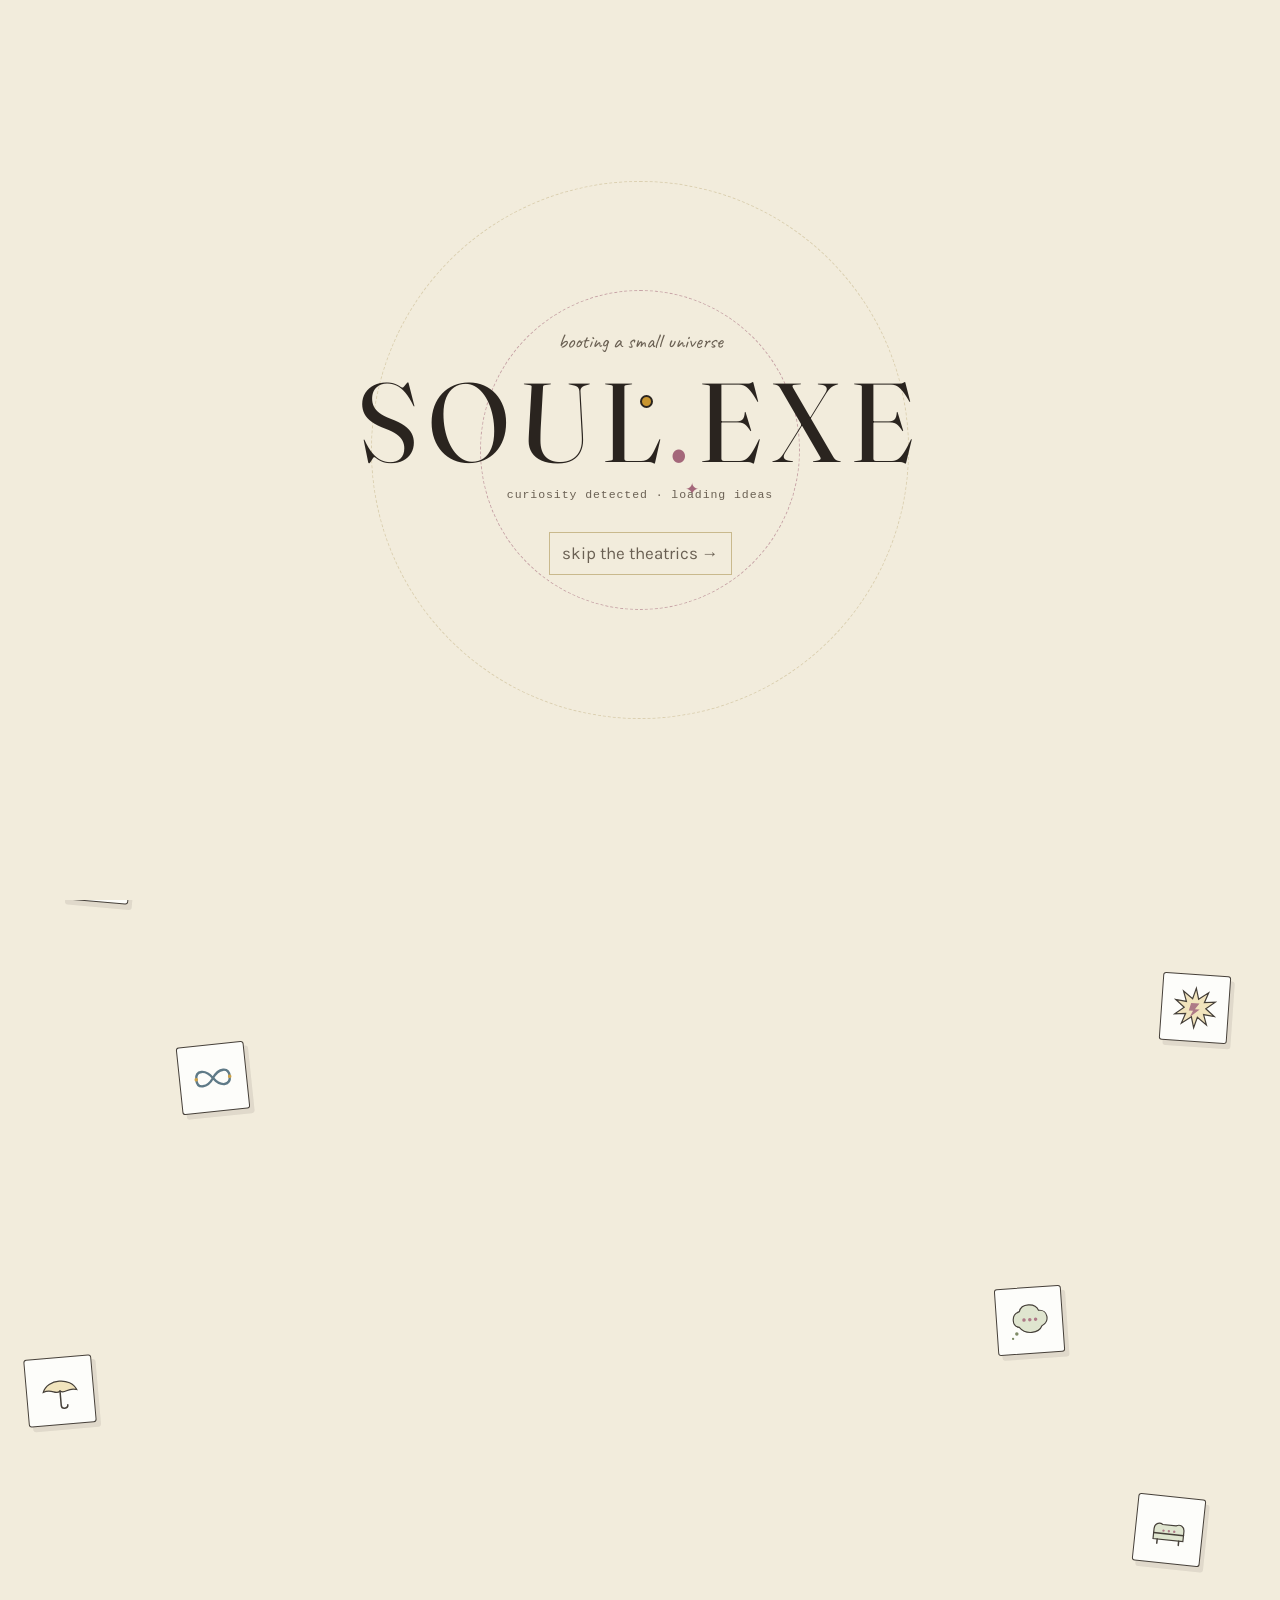
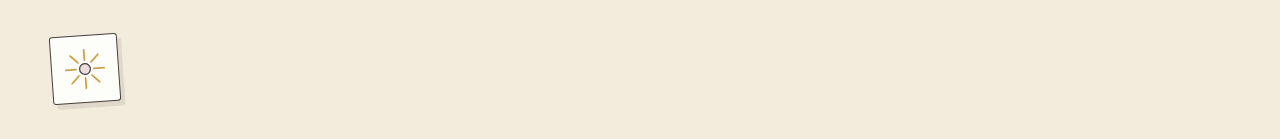
==== commit 59215e02: "ready_to_make_it_public" ====
--- a/index.html
+++ b/index.html
@@ -3,7 +3,7 @@
 <head>
 <meta charset="UTF-8">
 <meta name="viewport" content="width=device-width, initial-scale=1.0">
-<title>Rikitoism — story worth telling</title>
+<title>Rikitoism: story worth telling</title>
 <meta name="description" content="A constantly evolving collection of thoughts, drawings, experiments, memories, interests, unfinished ideas, and questionable decisions.">
 <link rel="icon" href="data:image/svg+xml,%3Csvg xmlns='http://www.w3.org/2000/svg' viewBox='0 0 100 100'%3E%3Ccircle cx='50' cy='50' r='45' fill='%23c8952f'/%3E%3C/svg%3E">
 <link rel="stylesheet" href="css/style.css">
--- a/css/style.css
+++ b/css/style.css
@@ -261,11 +261,13 @@
   will-change:opacity, transform;
 }
 .me-page .me-reveal.is-revealed{ opacity:1; transform:none; }
+.me-page .me-reveal[data-me-intro]{
+  opacity:1;
+  transform:none;
+  transition:none;
+  will-change:auto;
+}
 .me-page.me-ready > .site-header{ animation:page-drop-in .7s cubic-bezier(.2,1.25,.35,1) both; }
-.me-page.me-ready > main{
-  animation:me-page-unfold .72s cubic-bezier(.22,.8,.25,1) both;
-  will-change:transform;
-}
 .me-page.me-ready > .site-footer{ animation:page-fade-in .7s ease .25s both; }
 @keyframes me-page-unfold{
   from{ transform:perspective(1100px) rotateX(-2deg) translateY(12px) scale(.995); }
@@ -527,6 +529,12 @@
 
 p{ margin: 0 0 1em; max-width: 66ch; }
 .lede{ font-size: 1.15rem; color: var(--ink-soft); max-width: 56ch; }
+.markdown-copy > :first-child{ margin-top:0; }
+.markdown-copy > :last-child{ margin-bottom:0; }
+.markdown-copy p{ margin:0 0 .75em; }
+.markdown-copy ul,.markdown-copy ol{ padding-left:1.4em; margin:.5em 0 .8em; }
+.markdown-copy blockquote{ margin:.8em 0; padding-left:1em; border-left:3px solid var(--mustard); color:var(--ink-soft); }
+.markdown-copy a{ color:var(--denim); text-underline-offset:3px; }
 
 .underline-squiggle{
   position:relative;
@@ -840,6 +848,105 @@
 }
 
 /* ---------------------------------------------------------
+   small-screen shell and touch layout
+   --------------------------------------------------------- */
+.nav-toggle{ display:none; }
+@media (max-width:720px){
+  html{ overflow-x:hidden; }
+  body{ font-size:16px; }
+  .page,
+  .page-wide{ width:100%; max-width:none; padding-left:16px; padding-right:16px; padding-bottom:64px; }
+  .site-header{
+    position:relative;
+    z-index:20;
+    align-items:center;
+    padding:18px 16px 14px;
+    gap:14px;
+  }
+  .brand{ min-width:0; max-width:calc(100% - 58px); font-size:clamp(1.55rem, 7vw, 2rem); gap:7px; }
+  .brand small{ font-size:.9rem; white-space:nowrap; }
+  .nav-toggle{
+    display:grid;
+    width:44px;
+    height:44px;
+    flex:0 0 44px;
+    place-content:center;
+    gap:5px;
+    margin-left:auto;
+    padding:0;
+    border:1.5px solid var(--ink);
+    border-radius:3px;
+    background:var(--paper-3);
+    color:var(--ink);
+    cursor:pointer;
+    box-shadow:3px 3px 0 var(--line);
+    transition:transform .2s ease, box-shadow .2s ease, background-color .2s ease;
+  }
+  .nav-toggle:hover,
+  .nav-toggle:focus-visible{ background:var(--mustard-soft); transform:translate(-1px,-1px); box-shadow:4px 4px 0 var(--line); }
+  .nav-toggle span{ display:block; width:19px; height:2px; background:currentColor; transition:transform .25s ease, opacity .2s ease; }
+  .nav-toggle[aria-expanded="true"] span:nth-child(1){ transform:translateY(7px) rotate(45deg); }
+  .nav-toggle[aria-expanded="true"] span:nth-child(2){ opacity:0; }
+  .nav-toggle[aria-expanded="true"] span:nth-child(3){ transform:translateY(-7px) rotate(-45deg); }
+  .site-nav{
+    width:100%;
+    display:grid;
+    grid-template-columns:repeat(2, minmax(0, 1fr));
+    gap:6px;
+    max-height:0;
+    overflow:hidden;
+    opacity:0;
+    transform:translateY(-8px);
+    pointer-events:none;
+    transition:max-height .35s ease, opacity .2s ease, transform .35s cubic-bezier(.2,.8,.2,1);
+  }
+  .site-nav.is-open{ max-height:420px; opacity:1; transform:none; pointer-events:auto; }
+  .site-nav a,
+  .site-nav a:hover{
+    top:0;
+    min-height:44px;
+    display:flex;
+    align-items:center;
+    padding:9px 12px;
+    border:1.5px solid var(--line);
+    border-radius:3px;
+    background:rgba(255,255,255,.38);
+    transform:none;
+  }
+  .site-nav a.active{ border-color:var(--ink); background:var(--mustard-soft); }
+  .site-nav a.active::after{ bottom:3px; left:12px; right:auto; width:26px; }
+  section.block{ margin:44px 0; }
+  .divider{ margin:36px 0; }
+  h1{ font-size:clamp(2.15rem, 11vw, 3rem); overflow-wrap:anywhere; }
+  h2{ font-size:clamp(1.65rem, 8vw, 2.3rem); }
+  h3{ font-size:1.25rem; }
+  .lede{ font-size:1.05rem; }
+  .hero{ padding:34px 0 26px; gap:36px; }
+  .hero-title{ font-size:clamp(2.5rem, 13vw, 4rem); }
+  .hero-sub{ font-size:1.05rem; }
+  .ticker{ width:100%; margin-left:0; transform:rotate(-2.5deg) scale(1.01); contain:paint; }
+  .memory-moments{ overflow:hidden; }
+  .btn,
+  button,
+  input,
+  select,
+  textarea{ min-height:44px; }
+  .btn{ padding:10px 14px; }
+  .grid{ grid-template-columns:repeat(2, minmax(0, 1fr)); gap:12px; }
+  .card{ padding:15px; }
+  .site-footer{ margin-top:36px; padding:20px 16px 28px; align-items:flex-start; }
+  .site-footer .scribble{ font-size:1.05rem; }
+}
+@media (max-width:430px){
+  .brand small{ display:none; }
+  .grid{ grid-template-columns:1fr; }
+  .fact-columns{ gap:28px; }
+  .tag-list{ gap:6px; }
+  .tag-list li{ padding:4px 9px; }
+}
+}
+
+/* ---------------------------------------------------------
    sections
    --------------------------------------------------------- */
 section.block{ margin: 64px 0; }
@@ -1114,20 +1221,17 @@
   transition:opacity .25s ease .1s, max-height .45s ease;
 }
 .timeline-stage .timeline li.is-active,
-.timeline-stage .timeline li:hover,
-.timeline-stage .timeline li:focus-within{
+.timeline-stage .timeline li:hover{
   flex:4;
   background:var(--paper);
 }
 .timeline-stage .timeline li.is-active > .t-title,
-.timeline-stage .timeline li:hover > .t-title,
-.timeline-stage .timeline li:focus-within > .t-title{
+.timeline-stage .timeline li:hover > .t-title{
   writing-mode:horizontal-tb;
   max-height:none;
 }
 .timeline-stage .timeline li.is-active > .t-body,
-.timeline-stage .timeline li:hover > .t-body,
-.timeline-stage .timeline li:focus-within > .t-body{
+.timeline-stage .timeline li:hover > .t-body{
   opacity:1;
   max-height:180px;
 }
@@ -1139,8 +1243,7 @@
   transition:opacity .25s ease .1s, max-height .45s ease;
 }
 .timeline-stage .timeline li.is-active > .t-expand,
-.timeline-stage .timeline li:hover > .t-expand,
-.timeline-stage .timeline li:focus-within > .t-expand{
+.timeline-stage .timeline li:hover > .t-expand{
   opacity:1;
   max-height:100px;
 }
@@ -1274,6 +1377,12 @@
   top:95px;
   width:20px;
   height:20px;
+  min-width:20px;
+  min-height:20px;
+  max-width:20px;
+  max-height:20px;
+  aspect-ratio:1 / 1;
+  flex:0 0 20px;
   padding:0;
   transform:translateX(-50%);
   border:3px solid var(--paper-2);
@@ -1308,10 +1417,17 @@
   z-index:3;
 }
 .timeline-stage .timeline li.is-active .timeline-detail,
-.timeline-stage .timeline li:hover .timeline-detail,
-.timeline-stage .timeline li:focus-within .timeline-detail{
+.timeline-stage .timeline li:hover .timeline-detail{
   opacity:1;
   transform:translateX(-50%) translateY(0);
+}
+.timeline-stage .timeline li:hover .timeline-detail,
+.timeline-stage .timeline li.is-active .timeline-detail{
+  pointer-events:auto;
+}
+.timeline-stage .timeline li.is-active,
+.timeline-stage .timeline li:hover{
+  z-index:5;
 }
 .timeline-stage .timeline-detail::after{
   content:"";
@@ -1391,8 +1507,7 @@
     transform:translateY(8px);
   }
   .timeline-stage .timeline li.is-active .timeline-detail,
-  .timeline-stage .timeline li:hover .timeline-detail,
-  .timeline-stage .timeline li:focus-within .timeline-detail{
+  .timeline-stage .timeline li:hover .timeline-detail{
     transform:translateY(0);
   }
   .timeline-stage .timeline-detail::after{
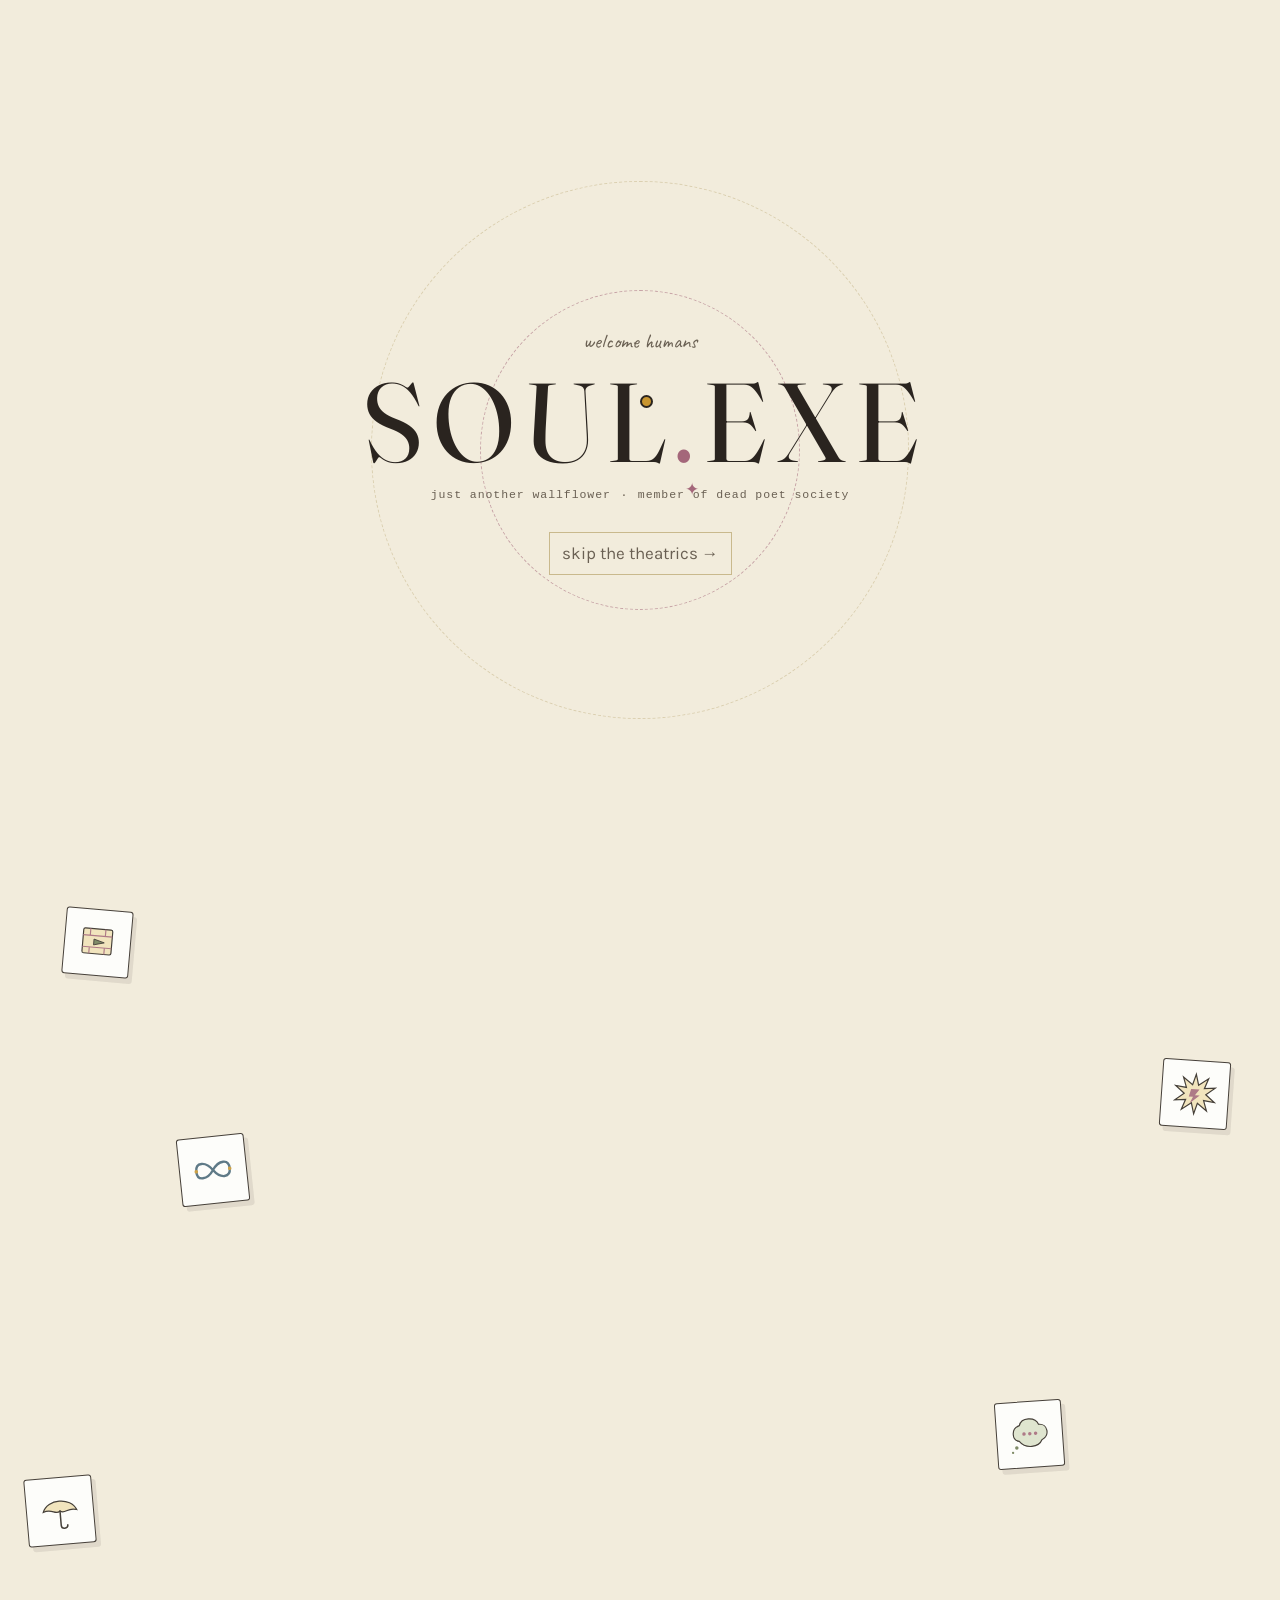
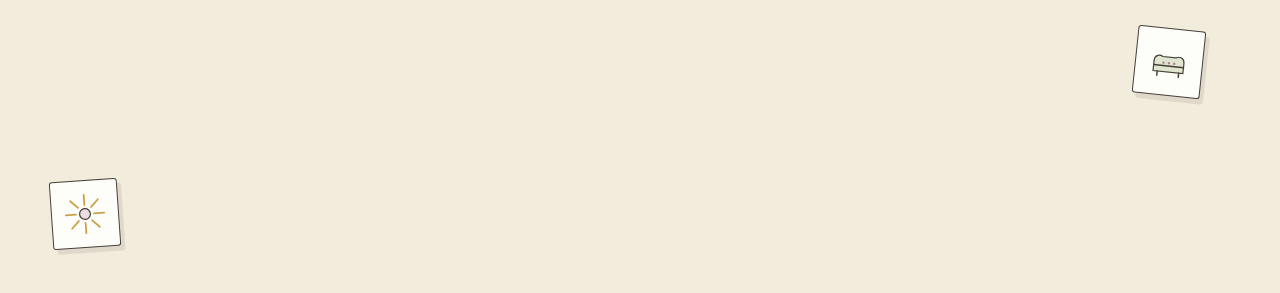
==== commit ba443d1f: "testing_.html_settings" ====
--- a/index.html
+++ b/index.html
@@ -12,15 +12,15 @@
 <a class="skip-link" href="#main">Skip to content</a>
 
 <header class="site-header">
-  <a href="index.html" class="brand"><span class="dot"></span>Rikitoism <small>· story worth telling</small></a>
+  <a href="./" class="brand"><span class="dot"></span>Rikitoism <small>· story worth telling</small></a>
   <nav class="site-nav" aria-label="Main">
-    <a href="index.html" class="active">home</a>
-    <a href="me.html">me</a>
-    <a href="journal.html">journal</a>
-    <a href="memories.html">memories</a>
-    <a href="influences.html">influences</a>
-    <a href="creations.html">creations</a>
-    <a href="archive.html">archive</a>
+    <a href="./" class="active">home</a>
+    <a href="me">me</a>
+    <a href="journal">journal</a>
+    <a href="memories">memories</a>
+    <a href="influences">influences</a>
+    <a href="creations">creations</a>
+    <a href="archive">archive</a>
   </nav>
 </header>
 <main id="main" class="page">
@@ -102,7 +102,7 @@
       <h1 class="hero-subtitle"></h1>
       <p class="hero-sub"></p>
       <ul class="compass"></ul>
-      <a href="me.html" class="btn"></a>
+      <a href="me" class="btn"></a>
     </div>
 
     <div class="hero-right">
@@ -112,22 +112,22 @@
         <div class="planetary-system">
           <div class="orbit orbit-outer"></div>
           <div class="orbit orbit-large">
-            <a href="creations.html" class="orbit-object orbit-projects" aria-label="Creations" title="Creations">
+            <a href="creations" class="orbit-object orbit-projects" aria-label="Creations" title="Creations">
               <span class="orbit-icon" aria-hidden="true">⌁</span>
             </a>
           </div>
           <div class="orbit orbit-medium">
-            <a href="journal.html" class="orbit-object orbit-journal" aria-label="Journal" title="Journal">
+            <a href="journal" class="orbit-object orbit-journal" aria-label="Journal" title="Journal">
               <span class="orbit-icon" aria-hidden="true">✎</span>
             </a>
           </div>
           <div class="orbit orbit-small">
-            <a href="memories.html" class="orbit-object orbit-memories" aria-label="Memories" title="Memories">
+            <a href="memories" class="orbit-object orbit-memories" aria-label="Memories" title="Memories">
               <span class="orbit-icon" aria-hidden="true">♡</span>
             </a>
           </div>
           <div class="orbit orbit-inner">
-            <a href="influences.html" class="orbit-object orbit-lab" aria-label="Influences" title="Influences">
+            <a href="influences" class="orbit-object orbit-lab" aria-label="Influences" title="Influences">
               <span class="orbit-icon" aria-hidden="true">⚛</span>
             </a>
           </div>
@@ -174,7 +174,7 @@
 
 <footer class="site-footer">
   <span class="scribble">made with late nights &amp; questionable css</span>
-  <span>© <span id="year"></span> · <a href="archive.html" class="egg-trigger" data-egg="you clicked the copyright symbol. bold move.">everything, archived</a></span>
+  <span>© <span id="year"></span> · <a href="archive" class="egg-trigger" data-egg="you clicked the copyright symbol. bold move.">everything, archived</a></span>
 </footer>
 
 <aside class="soul-bot" aria-label="Soul's tiny internet assistant">
--- a/css/style.css
+++ b/css/style.css
@@ -75,6 +75,9 @@
   align-content:center;
   gap:8px;
   overflow:hidden;
+  box-sizing:border-box;
+  padding:24px max(20px,env(safe-area-inset-right)) 24px max(20px,env(safe-area-inset-left));
+  text-align:center;
   background:var(--paper);
   color:var(--ink);
   animation:home-intro-idle 1.7s ease-in-out forwards;
@@ -104,7 +107,7 @@
 .home-intro-kicker{ font-size:1.3rem; animation:intro-text-in .7s ease both; }
 .home-intro-title{
   position:relative; z-index:1; margin:0; font-family:var(--font-display);
-  font-size:clamp(3rem,10vw,7rem); letter-spacing:.08em; line-height:1;
+  font-size:clamp(2.6rem,12vw,7rem); letter-spacing:.08em; padding-left:.08em; line-height:1;
   animation:intro-title-in .9s cubic-bezier(.2,.8,.2,1) .15s both;
 }
 .home-intro-title span{ color:var(--rose); }.home-intro-title::before,
@@ -144,7 +147,17 @@
 .home-intro-sparks b:nth-child(4){ --x:30vw; --y:17vh; color:var(--rose); animation-delay:1.24s; }
 .home-intro-sparks b:nth-child(5){ --x:-19vw; --y:27vh; animation-delay:1.3s; }
 .home-intro-sparks b:nth-child(6){ --x:22vw; --y:28vh; color:var(--sage); animation-delay:1.36s; }
-.home-intro-status{ font-family:'Courier New',monospace; font-size:.72rem; letter-spacing:.08em; animation:intro-text-in .7s ease .45s both; }
+.home-intro-status{
+  display:flex; flex-wrap:wrap; justify-content:center; align-items:center;
+  gap:.25rem .6rem; max-width:100%;
+  font-family:'Courier New',monospace; font-size:.72rem; letter-spacing:.08em;
+  animation:intro-text-in .7s ease .45s both;
+}
+@media (max-width:600px){
+  .home-intro-status{ flex-direction:column; gap:.3rem; font-size:.78rem; }
+  .home-intro-sep{ display:none; }
+  .home-intro-kicker{ font-size:1.15rem; }
+}
 .home-intro-skip{
   position:relative; z-index:1; margin-top:20px; padding:7px 12px;
   border:1px solid var(--line); background:transparent; color:var(--ink-soft);
@@ -944,7 +957,7 @@
   .tag-list{ gap:6px; }
   .tag-list li{ padding:4px 9px; }
 }
-}
+
 
 /* ---------------------------------------------------------
    sections
@@ -1057,7 +1070,7 @@
 }
 .memory-entry{ max-width:980px; margin:28px auto 0; }
 .memory-entry-cover{ width:100%; max-height:520px; object-fit:contain; margin:0 auto 28px; border:2px solid var(--ink); background:var(--paper-3); padding:8px; }
-.memory-gallery{ display:grid; grid-template-columns:repeat(4,minmax(0,1fr)); gap:24px; margin-top:30px; align-items:start; }
+.memory-gallery{ display:grid; grid-template-columns:repeat(var(--gallery-cols,4),minmax(0,1fr)); gap:24px; margin-top:30px; align-items:start; }
 .memory-gallery-column{ display:flex; flex-direction:column; gap:24px; min-width:0; }
 .memory-gallery .polaroid{ min-width:0; margin:0; transform:none; padding:6px; overflow:hidden; align-self:start; }
 .memory-gallery .polaroid img{
@@ -1068,6 +1081,30 @@
   object-fit:contain;
   object-position:center;
   background:#fff;
+}
+
+/* ---- memories: responsive (2+ per row on phones) ---- */
+.memory-moments .memory-grid{ grid-template-columns:repeat(auto-fill,minmax(200px,1fr)); }
+.memory-moments .polaroid{ margin:0; min-width:0; }   /* <figure> has a default 40px side margin that pushed cards off-screen */
+.memory-moments .polaroid figcaption{ overflow-wrap:anywhere; }
+@media (max-width:900px){
+  .memory-gallery,
+  .memory-gallery-column{ gap:16px; }
+}
+@media (max-width:720px){
+  .memory-moments{ overflow:visible; }
+  .memory-moments .memory-grid{
+    grid-template-columns:repeat(2,minmax(0,1fr));
+    gap:16px 12px;
+    padding:6px 6px 12px;           /* room for the tilted polaroids */
+  }
+  .memory-moments .polaroid{ padding:6px 6px 20px; }
+  .memory-moments .polaroid figcaption{ font-size:1rem; margin-top:6px; line-height:1.2; }
+}
+@media (max-width:620px){
+  .memory-gallery,
+  .memory-gallery-column{ gap:10px; }
+  .memory-gallery .polaroid{ padding:4px; }
 }
 
 /* ---------------------------------------------------------
@@ -1251,9 +1288,6 @@
 @media (max-width:620px){
   .memory-entry{ width:100%; }
   .memory-entry-cover{ max-height:360px; }
-  .memory-gallery{ grid-template-columns:minmax(0,1fr); gap:18px; }
-  .memory-gallery-column{ display:contents; }
-  .memory-gallery .polaroid{ width:100%; }
   .timeline-stage{ padding-left:20px; padding-right:20px; min-height:0; }
   .timeline-stage .timeline{ display:block; min-height:0; padding-left:30px; }
   .timeline-stage .timeline::before{ left:8px; right:auto; top:0; bottom:0; width:3px; height:auto; }
@@ -1990,3 +2024,54 @@
  .dialog-close { float:right; border:0; background:none; font-size:2rem; cursor:pointer; }
  @media (max-width:620px){ .influence-section-heading { align-items:flex-start; flex-direction:column; gap:.35rem; } .influence-image-card { width:min(100%, 200px); } }
  @media (max-width:620px){ .creation-meta-row{ align-items:flex-start; flex-direction:column; gap:8px; } .creation-links{ justify-content:flex-start; } }
+
+/* ---------------------------------------------------------
+   influences page: responsive layout
+   (ID selectors on purpose: they beat the generic .grid /
+   .image-card-grid rules without touching them)
+   --------------------------------------------------------- */
+#core-interest-list,
+#playlist-list,
+#song-list,
+#shaped-list{ min-width:0; }
+#core-interest-list .card{ min-width:0; overflow-wrap:anywhere; }
+
+/* desktop: playlist cards sit side by side instead of floating in wide empty cells */
+#playlist-list{
+  grid-template-columns:repeat(auto-fill, 200px);
+  justify-content:start;
+  justify-items:start;
+  gap:28px;
+}
+
+@media (max-width:720px){
+  /* core interests: 2 per row */
+  #core-interest-list{ grid-template-columns:repeat(2, minmax(0, 1fr)); gap:12px; padding:4px 2px 8px; }
+  #core-interest-list .card{ padding:12px; }
+  #core-interest-list .card .card-meta{ font-size:.95rem; margin-bottom:4px; }
+  #core-interest-list .card h3{ font-size:1.05rem; line-height:1.2; }
+  #core-interest-list .card p,
+  #core-interest-list .card .markdown-copy{ font-size:.85rem; line-height:1.4; }
+  #core-interest-list .tag-list{ gap:5px; margin-top:8px; }
+  #core-interest-list .tag-list li{ padding:3px 8px; font-size:.72rem; }
+
+  /* playlists + "part of my identity": 2 per row */
+  #playlist-list,
+  #shaped-list{
+    grid-template-columns:repeat(2, minmax(0, 1fr));
+    gap:16px 12px;
+    justify-content:stretch;
+    justify-items:center;
+    padding:6px 4px 10px;            /* room for the tilted cards */
+  }
+  .image-card-grid .influence-image-card{ width:100%; max-width:200px; min-width:0; padding:6px 6px 10px; }
+  .image-card-grid .influence-image-card img{ width:100%; }
+  .image-card-grid .influence-image-card figcaption{ width:auto; padding:0 2px; overflow-wrap:anywhere; }
+  .image-card-grid .influence-image-card figcaption span{ margin-top:6px; font-size:.95rem; }
+  .image-card-grid .influence-image-card figcaption strong{ font-size:1rem; line-height:1.2; }
+  .image-card-grid .influence-image-card .markdown-copy{ margin-top:3px; font-size:.8rem; line-height:1.3; color:var(--ink-soft); }
+
+  /* songs: one per row */
+  #song-list{ grid-template-columns:minmax(0, 1fr); max-width:none; gap:18px; padding:8px 4px; }
+  #song-list .song-note-content{ min-width:0; overflow-wrap:anywhere; }
+}
